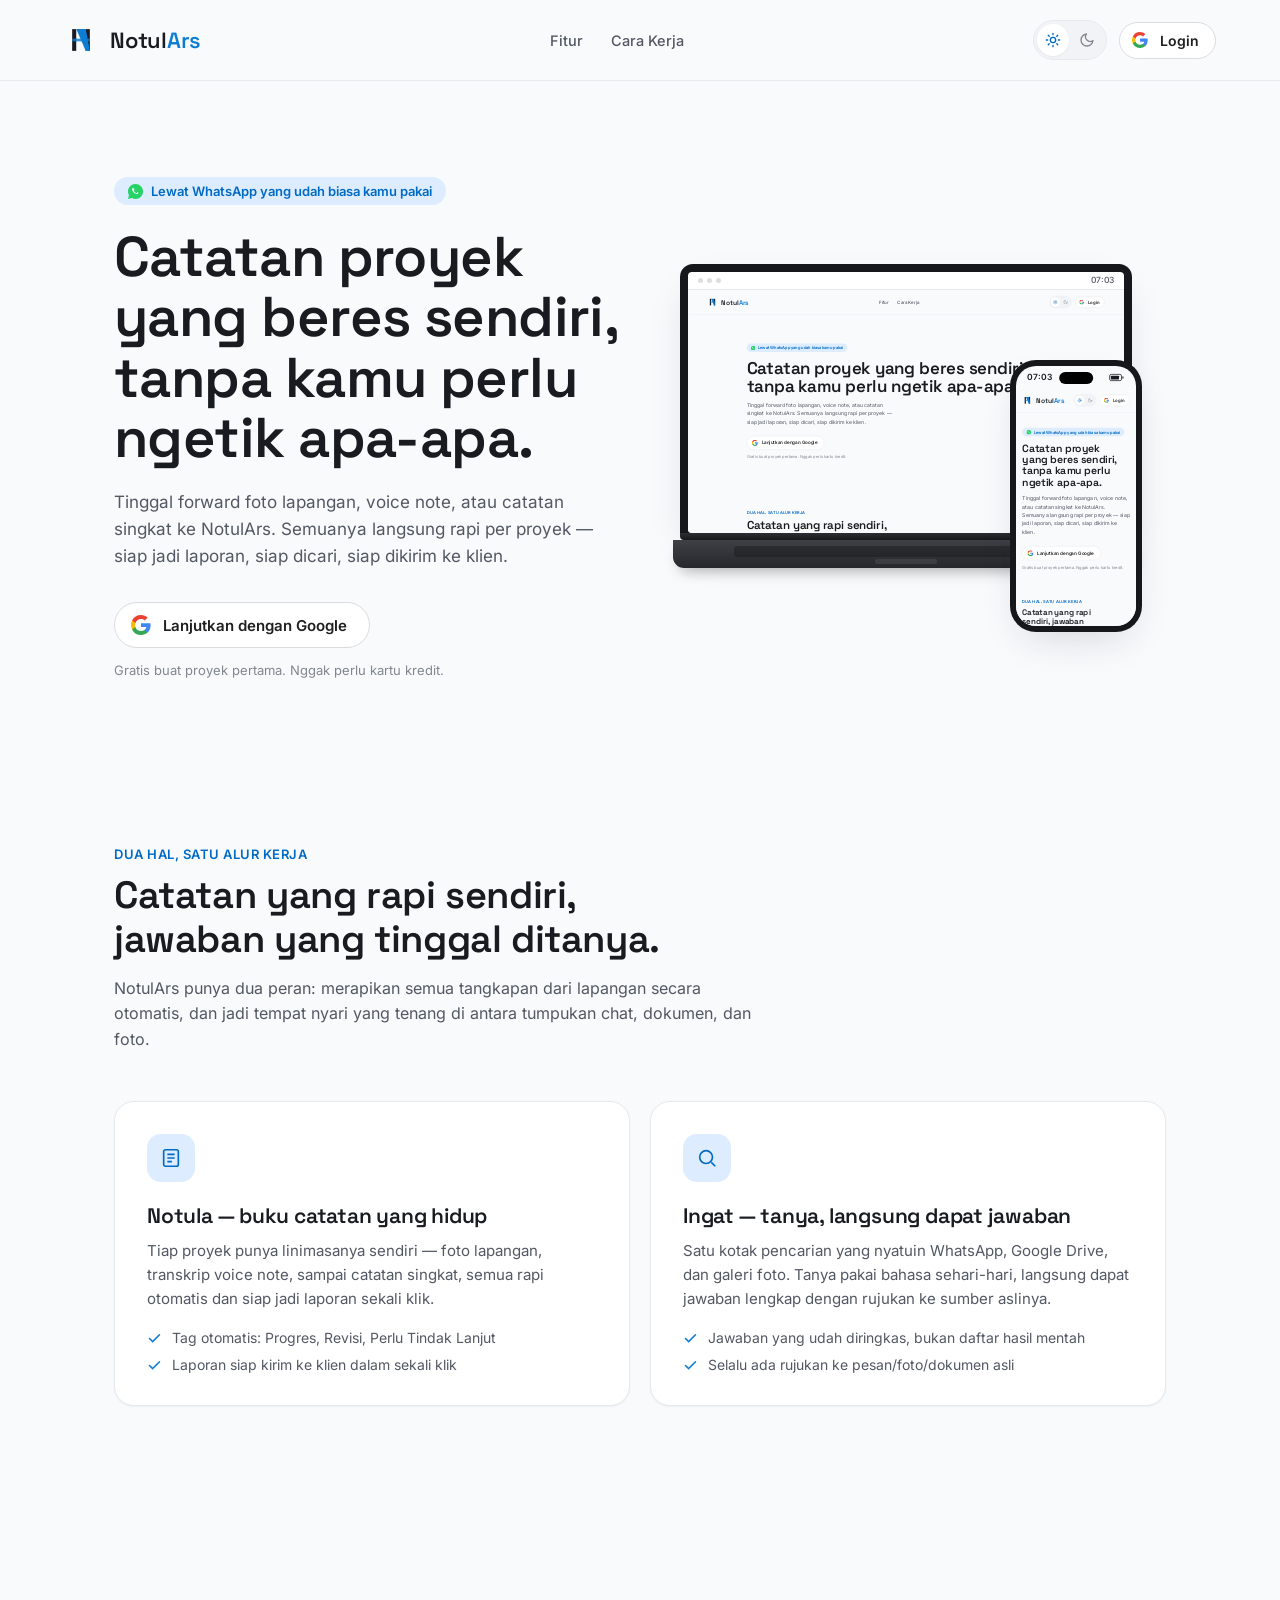
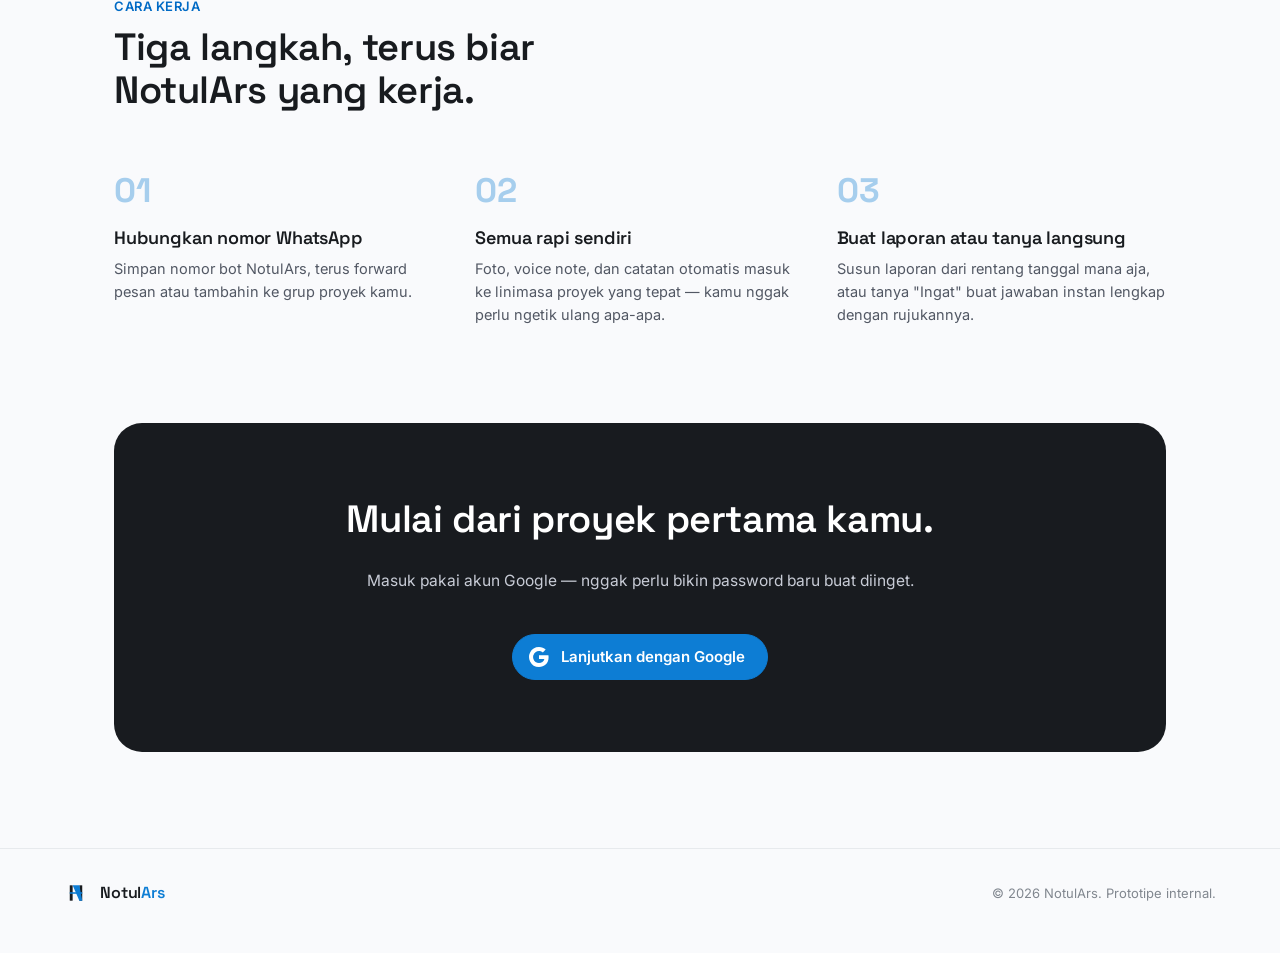
==== index.html @ edea19e9 "Ganti mockup laptop+HP jadi HP-only di layar sempit Selama ini mockup laptop di-scale kecil biar mua" ====
<!doctype html>
<html lang="id">
<head>
<meta charset="utf-8">
<meta name="viewport" content="width=device-width, initial-scale=1">
<title>NotulArs — Catatan Proyek yang Beres Sendiri</title>
<meta name="description" content="Tinggal forward foto dan voice note ke WhatsApp, NotulArs yang beresin sisanya — rapi per proyek, gampang dicari kapan aja.">
<link rel="icon" href="data:image/svg+xml,%3Csvg xmlns='http://www.w3.org/2000/svg' viewBox='0 0 100 100'%3E%3Crect x='24' y='18' width='12' height='64' fill='%23222'/%3E%3Crect x='64' y='18' width='12' height='64' fill='%23222'/%3E%3Cpolygon points='36,18 64,18 76,82 64,82' fill='%230D7DD4'/%3E%3Crect x='24' y='46' width='52' height='8' fill='%230D7DD4'/%3E%3C/svg%3E">
<link rel="stylesheet" href="styles.css">
<script src="theme.js"></script>
<style>
  .nav{
    position:sticky;top:0;z-index:30;
    display:flex;align-items:center;justify-content:space-between;
    padding:20px clamp(20px,5vw,64px);
    background:color-mix(in oklab, var(--bg) 88%, transparent);
    backdrop-filter:blur(10px);
    border-bottom:1px solid var(--border-soft);
  }
  .nav-links{display:flex;align-items:center;gap:28px;}
  .nav-links a{font-size:14.5px;font-weight:500;color:var(--text-2);text-decoration:none;}
  .nav-links a:hover{color:var(--text);}
  .nav-cta{display:flex;align-items:center;gap:12px;}
  @media (max-width:640px){ .nav-links{display:none;} }

  main{max-width:1180px;margin:0 auto;padding:0 clamp(20px,5vw,64px);}

  /* ---- Hero ---- */
  .hero{
    display:grid;grid-template-columns:1fr;gap:56px;
    padding:clamp(48px,8vw,96px) 0 clamp(40px,6vw,72px);
    align-items:center;
  }
  @media (min-width:960px){ .hero{grid-template-columns:1.05fr 1fr;} }
  .eyebrow{
    display:inline-flex;align-items:center;gap:8px;
    font-size:13px;font-weight:600;color:var(--blue-hover);
    background:var(--blue-tint);padding:6px 14px;border-radius:100px;
    margin-bottom:22px;
  }
  .hero h1{font-size:clamp(34px,5.2vw,56px);line-height:1.08;margin-bottom:20px;}
  .hero-sub{font-size:17px;line-height:1.6;color:var(--text-2);max-width:46ch;margin-bottom:32px;}
  .hero-cta-row{display:flex;flex-direction:column;align-items:flex-start;gap:14px;}
  .hero-cta-note{font-size:13px;color:var(--text-3);}

  .btn-google{
    display:inline-flex;align-items:center;gap:12px;
    background:#fff;color:#1f1f1f;border:1px solid #dadce0;
    border-radius:100px;padding:12px 22px 12px 16px;
    font-size:15px;font-weight:600;font-family:var(--font-body);
    transition:box-shadow .15s ease,transform .15s ease,background .15s ease;
  }
  .btn-google:hover{box-shadow:0 2px 10px rgba(0,0,0,.18);transform:translateY(-1px);background:#f8f8f8;}
  .btn-google:active{transform:translateY(0);}
  .btn-google.filled{background:var(--blue);color:#fff;border-color:var(--blue);}
  .btn-google.filled:hover{background:var(--blue-hover);}
  .btn-google.filled .g-icon-bg{fill:#fff;}
  .btn-google-nav{padding:9px 16px 9px 12px;font-size:14px;}

  .login-error{
    display:none;font-size:13.5px;color:var(--text-2);
    background:var(--surface-2);border:1px solid var(--border-soft);border-radius:12px;
    padding:12px 16px;max-width:380px;line-height:1.5;
  }
  .login-error.show{display:block;}

  /* ---- Hero visual: device mockups ---- */
  .hero-visual{position:relative;height:360px;}
  .device-showcase{
    position:absolute;inset:0;
    transform:scale(1);transform-origin:top left;
  }
  /* Below LAPTOP_NATURAL_WIDTH the laptop preview can't render at native
     scale, and Chromium fails to rasterize a heavily-downscaled iframe of
     that size (silent partial black paint) — so on narrow viewports we
     show only the phone, centered, instead of shrinking the laptop. */
  .device-showcase.phone-only .laptop-frame{display:none;}
  .device-showcase.phone-only .phone-frame{
    position:absolute;left:50%;top:50%;right:auto;bottom:auto;
    transform:translate(-50%,-50%);
  }

  .laptop-frame{position:absolute;left:0;top:16px;width:452px;}
  .laptop-top{
    border-radius:13px 13px 4px 4px;overflow:hidden;box-shadow:var(--shadow-2);
  }
  .laptop-bezel{
    background:#15171b;padding:8px 8px 0;
  }
  .laptop-screen{
    position:relative;width:100%;aspect-ratio:1440/864;background:#000;border-radius:4px;overflow:hidden;
  }
  .laptop-menubar{
    position:absolute;top:0;left:0;right:0;height:18px;z-index:2;
    background:var(--surface);border-bottom:1px solid var(--border-soft);
    display:flex;align-items:center;justify-content:space-between;padding:0 10px;
    font:500 8.5px/1 var(--font-body);color:var(--text-2);
  }
  .laptop-menubar .mb-dots{display:flex;gap:4px;}
  .laptop-menubar .mb-dots span{width:5px;height:5px;border-radius:50%;background:var(--border);}
  .laptop-iframe-wrap{position:absolute;top:18px;left:0;right:0;bottom:0;overflow:hidden;}
  .laptop-hinge{
    height:7px;background:linear-gradient(#2b2e33,#17191c);
  }
  .laptop-deck{
    width:466px;margin-left:-7px;height:28px;position:relative;
    background:linear-gradient(180deg,#3d4045,#25272c);
    border-radius:0 0 11px 11px;
    box-shadow:0 8px 16px -8px rgba(0,0,0,.45);
  }
  .laptop-keys-hint{
    position:absolute;top:6px;left:13%;right:13%;height:11px;
    background:rgba(0,0,0,.24);border-radius:3px;
  }
  .laptop-trackpad{
    position:absolute;bottom:4px;left:50%;transform:translateX(-50%);
    width:62px;height:5px;background:rgba(255,255,255,.08);border-radius:3px;
  }

  .phone-frame{
    position:absolute;right:24px;bottom:-24px;width:132px;z-index:4;
  }
  .phone-bezel{
    background:#15171b;border-radius:26px;padding:6px;box-shadow:var(--shadow-2);
  }
  .phone-screen{
    position:relative;width:100%;aspect-ratio:390/844;background:#000;border-radius:20px;overflow:hidden;
  }
  .phone-notch{
    position:absolute;top:6px;left:50%;transform:translateX(-50%);
    width:28%;height:12px;background:#000;border-radius:7px;z-index:3;
  }
  .phone-statusbar{
    position:absolute;top:0;left:0;right:0;height:22px;z-index:2;
    background:var(--bg);
    display:flex;align-items:center;justify-content:space-between;padding:0 12px 0 11px;
    font:600 8.5px/1 var(--font-body);color:var(--text);
  }
  .phone-statusbar .ps-icons{display:flex;align-items:center;gap:3px;color:var(--text);}
  .phone-iframe-wrap{position:absolute;top:22px;left:0;right:0;bottom:0;overflow:hidden;}

  iframe.device-iframe{border:0;display:block;pointer-events:none;background:#fff;}
  .device-scroll-overlay{position:absolute;inset:0;z-index:5;cursor:grab;background:transparent;}
  .device-scroll-overlay:active{cursor:grabbing;}

  @media (max-width:640px){
    .hero-visual{height:300px;}
  }

  :root.is-embed-preview .hero{grid-template-columns:1fr;}
  :root.is-embed-preview .hero-visual{display:none;}

  /* ---- Feature pillars ---- */
  .section{padding:clamp(56px,8vw,96px) 0;}
  .section-head{max-width:640px;margin-bottom:48px;}
  .section-label{font-size:13px;font-weight:600;color:var(--blue-hover);letter-spacing:.04em;text-transform:uppercase;margin-bottom:12px;}
  .section-head h2{font-size:clamp(26px,3.6vw,38px);line-height:1.15;margin-bottom:14px;}
  .section-head p{font-size:16px;color:var(--text-2);line-height:1.6;}

  .pillars{display:grid;grid-template-columns:1fr;gap:20px;}
  @media (min-width:760px){ .pillars{grid-template-columns:1fr 1fr;} }
  .pillar{
    background:var(--surface);border:1px solid var(--border-soft);border-radius:var(--radius-lg);
    padding:32px;box-shadow:var(--shadow-1);
    transition:transform .18s ease,box-shadow .18s ease;
  }
  .pillar:hover{transform:translateY(-3px);box-shadow:var(--shadow-2);}
  .pillar-icon{
    width:48px;height:48px;border-radius:14px;background:var(--blue-tint);color:var(--blue-hover);
    display:flex;align-items:center;justify-content:center;margin-bottom:20px;
  }
  .pillar h3{font-size:21px;margin-bottom:10px;}
  .pillar p{font-size:15px;color:var(--text-2);line-height:1.6;margin-bottom:18px;}
  .pillar ul{list-style:none;margin:0;padding:0;display:flex;flex-direction:column;gap:10px;}
  .pillar li{display:flex;gap:10px;font-size:14px;color:var(--text-2);align-items:flex-start;}
  .pillar li svg{flex-shrink:0;color:var(--blue);margin-top:2px;}

  /* ---- How it works ---- */
  .steps{display:grid;grid-template-columns:1fr;gap:32px;counter-reset:step;}
  @media (min-width:760px){ .steps{grid-template-columns:repeat(3,1fr);} }
  .step{position:relative;padding-top:8px;}
  .step-num{
    font:700 34px var(--font-display);color:var(--blue);opacity:.35;margin-bottom:14px;
  }
  .step h3{font-size:18px;margin-bottom:8px;}
  .step p{font-size:14.5px;color:var(--text-2);line-height:1.6;}

  /* ---- Final CTA ---- */
  .cta-band{
    background:var(--ink);color:#F2F1EC;border-radius:28px;
    padding:clamp(40px,7vw,72px) clamp(24px,6vw,64px);
    text-align:center;margin:0 0 clamp(56px,8vw,96px);
  }
  @media (prefers-color-scheme: dark){
    :root:not([data-theme="light"]) .cta-band{background:linear-gradient(160deg, oklch(0.30 0.05 250), oklch(0.20 0.03 255));}
  }
  :root[data-theme="dark"] .cta-band{background:linear-gradient(160deg, oklch(0.30 0.05 250), oklch(0.20 0.03 255));}
  .cta-band h2{color:#fff;font-size:clamp(26px,4vw,38px);margin-bottom:14px;}
  .cta-band p{color:#c8ccd6;font-size:15.5px;margin-bottom:30px;}
  .cta-band-inner{display:flex;flex-direction:column;align-items:center;gap:14px;}
  .cta-band .login-error{background:rgba(255,255,255,.06);border-color:rgba(255,255,255,.14);color:#c8ccd6;}

  footer{
    padding:32px clamp(20px,5vw,64px) 48px;
    display:flex;align-items:center;justify-content:space-between;gap:16px;flex-wrap:wrap;
    border-top:1px solid var(--border-soft);
  }
  footer .logo-word{font-size:16px;}
  footer p{font-size:13px;color:var(--text-3);}

  /* ---- Splash ---- */
  #splash{
    position:fixed;inset:0;z-index:1000;
    background:var(--bg);
    display:flex;align-items:center;justify-content:center;
    transition:opacity .4s ease;
  }
  #splash.fade-out{opacity:0;pointer-events:none;}
  .splash-logo{display:flex;flex-direction:column;align-items:center;gap:16px;}
  .splash-mark{
    opacity:0;transform:scale(.82);
    animation:splashIn .55s cubic-bezier(.25,.8,.4,1) .1s forwards;
  }
  .splash-word{
    font:600 26px/1 var(--font-display);letter-spacing:-.01em;color:var(--text);
    opacity:0;transform:translateY(6px);
    animation:splashWordIn .5s ease .32s forwards;
  }
  .splash-word .accent{color:var(--blue);}
  @keyframes splashIn{
    0%{opacity:0;transform:scale(.82);}
    100%{opacity:1;transform:scale(1);}
  }
  @keyframes splashWordIn{
    0%{opacity:0;transform:translateY(6px);}
    100%{opacity:1;transform:translateY(0);}
  }
  body.is-loading{overflow:hidden;}
</style>
</head>
<body class="is-loading">

<div id="splash" aria-hidden="true">
  <div class="splash-logo">
    <svg class="logo-mark splash-mark" width="56" height="56" viewBox="0 0 100 100" aria-hidden="true">
      <rect class="pole" x="24" y="18" width="12" height="64"></rect>
      <rect class="pole" x="64" y="18" width="12" height="64"></rect>
      <polygon class="flag" points="36,18 64,18 76,82 64,82"></polygon>
      <rect class="band" x="24" y="46" width="52" height="8"></rect>
    </svg>
    <span class="splash-word">Notul<span class="accent">Ars</span></span>
  </div>
</div>

<header class="nav">
  <a href="index.html" class="logo">
    <svg class="logo-mark" width="34" height="34" viewBox="0 0 100 100" aria-hidden="true">
      <rect class="pole" x="24" y="18" width="12" height="64"></rect>
      <rect class="pole" x="64" y="18" width="12" height="64"></rect>
      <polygon class="flag" points="36,18 64,18 76,82 64,82"></polygon>
      <rect class="band" x="24" y="46" width="52" height="8"></rect>
    </svg>
    <span class="logo-word">Notul<span class="accent">Ars</span></span>
  </a>
  <nav class="nav-links">
    <a href="#fitur">Fitur</a>
    <a href="#cara-kerja">Cara Kerja</a>
  </nav>
  <div class="nav-cta">
    <div class="theme-switch" role="group" aria-label="Pilih tampilan">
      <button class="theme-opt" data-theme-opt="light" onclick="setTheme('light')" aria-label="Mode terang">
        <svg width="16" height="16" viewBox="0 0 24 24" fill="none" stroke="currentColor" stroke-width="2" stroke-linecap="round"><circle cx="12" cy="12" r="4"/><path d="M12 2v2M12 20v2M4.93 4.93l1.41 1.41M17.66 17.66l1.41 1.41M2 12h2M20 12h2M6.34 17.66l-1.41 1.41M19.07 4.93l-1.41 1.41"/></svg>
      </button>
      <button class="theme-opt" data-theme-opt="dark" onclick="setTheme('dark')" aria-label="Mode gelap">
        <svg width="16" height="16" viewBox="0 0 24 24" fill="none" stroke="currentColor" stroke-width="2" stroke-linecap="round" stroke-linejoin="round"><path d="M21 12.79A9 9 0 1111.21 3 7 7 0 0021 12.79z"/></svg>
      </button>
    </div>
    <button class="btn-google btn-google-nav" onclick="startGoogleLogin()">
      <svg width="16" height="16" viewBox="0 0 18 18" aria-hidden="true">
        <path fill="#4285F4" d="M17.64 9.2c0-.637-.057-1.251-.164-1.84H9v3.481h4.844a4.14 4.14 0 01-1.796 2.716v2.259h2.908c1.702-1.567 2.684-3.875 2.684-6.616z"/>
        <path fill="#34A853" d="M9 18c2.43 0 4.467-.806 5.956-2.184l-2.908-2.259c-.806.54-1.837.86-3.048.86-2.344 0-4.328-1.584-5.036-3.711H.957v2.332A8.997 8.997 0 009 18z"/>
        <path fill="#FBBC05" d="M3.964 10.706A5.41 5.41 0 013.682 9c0-.593.102-1.17.282-1.706V4.962H.957A8.996 8.996 0 000 9c0 1.452.348 2.827.957 4.038l3.007-2.332z"/>
        <path fill="#EA4335" d="M9 3.58c1.321 0 2.508.454 3.44 1.345l2.582-2.58C13.463.891 11.426 0 9 0A8.997 8.997 0 00.957 4.962L3.964 7.294C4.672 5.167 6.656 3.58 9 3.58z"/>
      </svg>
      <span>Login</span>
    </button>
  </div>
</header>

<main>
  <section class="hero">
    <div>
      <span class="eyebrow">
        <svg width="15" height="15" viewBox="0 0 32 32" aria-hidden="true"><path fill="#25D366" d="M16 0C7.163 0 0 7.163 0 16c0 2.837.744 5.5 2.04 7.804L0 32l8.412-2.204A15.9 15.9 0 0016 32c8.837 0 16-7.163 16-16S24.837 0 16 0z"/><path fill="#fff" d="M23.3 19.1c-.4-.2-2.3-1.1-2.6-1.3-.4-.1-.6-.2-.9.2-.3.4-1 1.3-1.2 1.5-.2.2-.4.3-.8.1-.4-.2-1.6-.6-3-1.9-1.1-1-1.9-2.2-2.1-2.6-.2-.4 0-.6.2-.8.2-.2.4-.4.5-.6.2-.2.2-.4.3-.6.1-.2 0-.5 0-.7-.1-.2-.9-2.2-1.3-3-.3-.8-.7-.7-.9-.7h-.8c-.2 0-.6.1-.9.5-.3.4-1.2 1.1-1.2 2.7 0 1.6 1.2 3.2 1.4 3.4.2.2 2.4 3.6 5.8 5.1.8.3 1.4.6 1.9.7.8.3 1.5.2 2.1.1.6-.1 2-.8 2.2-1.6.3-.8.3-1.5.2-1.6-.1-.2-.3-.3-.6-.4z"/></svg>
        Lewat WhatsApp yang udah biasa kamu pakai
      </span>
      <h1>Catatan proyek yang beres sendiri, tanpa kamu perlu ngetik apa-apa.</h1>
      <p class="hero-sub">Tinggal forward foto lapangan, voice note, atau catatan singkat ke NotulArs. Semuanya langsung rapi per proyek — siap jadi laporan, siap dicari, siap dikirim ke klien.</p>
      <div class="hero-cta-row">
        <button class="btn-google" onclick="startGoogleLogin()">
          <svg width="20" height="20" viewBox="0 0 18 18" aria-hidden="true">
            <path fill="#4285F4" d="M17.64 9.2c0-.637-.057-1.251-.164-1.84H9v3.481h4.844a4.14 4.14 0 01-1.796 2.716v2.259h2.908c1.702-1.567 2.684-3.875 2.684-6.616z"/>
            <path fill="#34A853" d="M9 18c2.43 0 4.467-.806 5.956-2.184l-2.908-2.259c-.806.54-1.837.86-3.048.86-2.344 0-4.328-1.584-5.036-3.711H.957v2.332A8.997 8.997 0 009 18z"/>
            <path fill="#FBBC05" d="M3.964 10.706A5.41 5.41 0 013.682 9c0-.593.102-1.17.282-1.706V4.962H.957A8.996 8.996 0 000 9c0 1.452.348 2.827.957 4.038l3.007-2.332z"/>
            <path fill="#EA4335" d="M9 3.58c1.321 0 2.508.454 3.44 1.345l2.582-2.58C13.463.891 11.426 0 9 0A8.997 8.997 0 00.957 4.962L3.964 7.294C4.672 5.167 6.656 3.58 9 3.58z"/>
          </svg>
          <span>Lanjutkan dengan Google</span>
        </button>
        <div class="login-error" id="login-error-hero"></div>
        <span class="hero-cta-note">Gratis buat proyek pertama. Nggak perlu kartu kredit.</span>
      </div>
    </div>
    <div class="hero-visual">
      <div class="device-showcase" id="device-showcase">
        <div class="laptop-frame">
          <div class="laptop-top">
            <div class="laptop-bezel">
              <div class="laptop-screen">
                <div class="laptop-menubar">
                  <div class="mb-dots"><span></span><span></span><span></span></div>
                  <span class="mb-clock" data-clock>09:41</span>
                </div>
                <div class="laptop-iframe-wrap" id="laptop-iframe-wrap"></div>
              </div>
            </div>
            <div class="laptop-hinge"></div>
          </div>
          <div class="laptop-deck">
            <div class="laptop-keys-hint"></div>
            <div class="laptop-trackpad"></div>
          </div>
        </div>

        <div class="phone-frame">
          <div class="phone-bezel">
            <div class="phone-screen">
              <div class="phone-notch"></div>
              <div class="phone-statusbar">
                <span class="ps-clock" data-clock>09:41</span>
                <span class="ps-icons">
                  <svg width="15" height="9" viewBox="0 0 24 12" fill="none"><rect x="1" y="1" width="19" height="10" rx="2.5" stroke="currentColor" stroke-width="1.2"/><rect x="3" y="3" width="13" height="6" rx="1" fill="currentColor"/><rect x="21.5" y="4" width="1.6" height="4" rx="0.8" fill="currentColor"/></svg>
                </span>
              </div>
              <div class="phone-iframe-wrap" id="phone-iframe-wrap"></div>
            </div>
          </div>
        </div>
      </div>
    </div>
  </section>

  <section class="section" id="fitur">
    <div class="section-head">
      <div class="section-label">Dua hal, satu alur kerja</div>
      <h2>Catatan yang rapi sendiri, jawaban yang tinggal ditanya.</h2>
      <p>NotulArs punya dua peran: merapikan semua tangkapan dari lapangan secara otomatis, dan jadi tempat nyari yang tenang di antara tumpukan chat, dokumen, dan foto.</p>
    </div>
    <div class="pillars">
      <div class="pillar">
        <div class="pillar-icon">
          <svg width="22" height="22" viewBox="0 0 24 24" fill="none" stroke="currentColor" stroke-width="1.8"><rect x="4" y="3" width="16" height="18" rx="2"/><path d="M8 8h8M8 12h8M8 16h5"/></svg>
        </div>
        <h3>Notula — buku catatan yang hidup</h3>
        <p>Tiap proyek punya linimasanya sendiri — foto lapangan, transkrip voice note, sampai catatan singkat, semua rapi otomatis dan siap jadi laporan sekali klik.</p>
        <ul>
          <li><svg width="15" height="15" viewBox="0 0 24 24" fill="none" stroke="currentColor" stroke-width="2.5" stroke-linecap="round"><path d="M20 6L9 17l-5-5"/></svg> Tag otomatis: Progres, Revisi, Perlu Tindak Lanjut</li>
          <li><svg width="15" height="15" viewBox="0 0 24 24" fill="none" stroke="currentColor" stroke-width="2.5" stroke-linecap="round"><path d="M20 6L9 17l-5-5"/></svg> Laporan siap kirim ke klien dalam sekali klik</li>
        </ul>
      </div>
      <div class="pillar">
        <div class="pillar-icon">
          <svg width="22" height="22" viewBox="0 0 24 24" fill="none" stroke="currentColor" stroke-width="1.8"><circle cx="11" cy="11" r="7"/><path d="M21 21l-4.3-4.3"/></svg>
        </div>
        <h3>Ingat — tanya, langsung dapat jawaban</h3>
        <p>Satu kotak pencarian yang nyatuin WhatsApp, Google Drive, dan galeri foto. Tanya pakai bahasa sehari-hari, langsung dapat jawaban lengkap dengan rujukan ke sumber aslinya.</p>
        <ul>
          <li><svg width="15" height="15" viewBox="0 0 24 24" fill="none" stroke="currentColor" stroke-width="2.5" stroke-linecap="round"><path d="M20 6L9 17l-5-5"/></svg> Jawaban yang udah diringkas, bukan daftar hasil mentah</li>
          <li><svg width="15" height="15" viewBox="0 0 24 24" fill="none" stroke="currentColor" stroke-width="2.5" stroke-linecap="round"><path d="M20 6L9 17l-5-5"/></svg> Selalu ada rujukan ke pesan/foto/dokumen asli</li>
        </ul>
      </div>
    </div>
  </section>

  <section class="section" id="cara-kerja">
    <div class="section-head">
      <div class="section-label">Cara Kerja</div>
      <h2>Tiga langkah, terus biar NotulArs yang kerja.</h2>
    </div>
    <div class="steps">
      <div class="step">
        <div class="step-num">01</div>
        <h3>Hubungkan nomor WhatsApp</h3>
        <p>Simpan nomor bot NotulArs, terus forward pesan atau tambahin ke grup proyek kamu.</p>
      </div>
      <div class="step">
        <div class="step-num">02</div>
        <h3>Semua rapi sendiri</h3>
        <p>Foto, voice note, dan catatan otomatis masuk ke linimasa proyek yang tepat — kamu nggak perlu ngetik ulang apa-apa.</p>
      </div>
      <div class="step">
        <div class="step-num">03</div>
        <h3>Buat laporan atau tanya langsung</h3>
        <p>Susun laporan dari rentang tanggal mana aja, atau tanya "Ingat" buat jawaban instan lengkap dengan rujukannya.</p>
      </div>
    </div>
  </section>

  <section class="cta-band">
    <div class="cta-band-inner">
      <h2>Mulai dari proyek pertama kamu.</h2>
      <p>Masuk pakai akun Google — nggak perlu bikin password baru buat diinget.</p>
      <button class="btn-google filled" onclick="startGoogleLogin()">
        <svg width="20" height="20" viewBox="0 0 18 18" aria-hidden="true">
          <path class="g-icon-bg" fill="#4285F4" d="M17.64 9.2c0-.637-.057-1.251-.164-1.84H9v3.481h4.844a4.14 4.14 0 01-1.796 2.716v2.259h2.908c1.702-1.567 2.684-3.875 2.684-6.616z"/>
          <path class="g-icon-bg" fill="#34A853" d="M9 18c2.43 0 4.467-.806 5.956-2.184l-2.908-2.259c-.806.54-1.837.86-3.048.86-2.344 0-4.328-1.584-5.036-3.711H.957v2.332A8.997 8.997 0 009 18z"/>
          <path class="g-icon-bg" fill="#FBBC05" d="M3.964 10.706A5.41 5.41 0 013.682 9c0-.593.102-1.17.282-1.706V4.962H.957A8.996 8.996 0 000 9c0 1.452.348 2.827.957 4.038l3.007-2.332z"/>
          <path class="g-icon-bg" fill="#EA4335" d="M9 3.58c1.321 0 2.508.454 3.44 1.345l2.582-2.58C13.463.891 11.426 0 9 0A8.997 8.997 0 00.957 4.962L3.964 7.294C4.672 5.167 6.656 3.58 9 3.58z"/>
        </svg>
        <span>Lanjutkan dengan Google</span>
      </button>
      <div class="login-error" id="login-error-final"></div>
    </div>
  </section>
</main>

<footer>
  <a href="index.html" class="logo">
    <svg class="logo-mark" width="24" height="24" viewBox="0 0 100 100" aria-hidden="true">
      <rect class="pole" x="24" y="18" width="12" height="64"></rect>
      <rect class="pole" x="64" y="18" width="12" height="64"></rect>
      <polygon class="flag" points="36,18 64,18 76,82 64,82"></polygon>
      <rect class="band" x="24" y="46" width="52" height="8"></rect>
    </svg>
    <span class="logo-word">Notul<span class="accent">Ars</span></span>
  </a>
  <p>© 2026 NotulArs. Prototipe internal.</p>
</footer>

<script>
  const GOOGLE_CLIENT_ID = "236954718406-jt2mchqaktllrnh95c8ffgfho937cmja.apps.googleusercontent.com";
  const isEmbedPreview = new URLSearchParams(location.search).get('embed') === '1';
  if(isEmbedPreview){ document.documentElement.classList.add('is-embed-preview'); }

  function parseJwt(token){
    const base64Url = token.split('.')[1];
    const base64 = base64Url.replace(/-/g,'+').replace(/_/g,'/');
    const json = decodeURIComponent(atob(base64).split('').map(c=>'%'+('00'+c.charCodeAt(0).toString(16)).slice(-2)).join(''));
    return JSON.parse(json);
  }

  function randomNonce(len){
    const arr = new Uint8Array(len || 24);
    crypto.getRandomValues(arr);
    return Array.from(arr, b=>b.toString(16).padStart(2,'0')).join('');
  }

  function showLoginError(msg){
    ['login-error-hero','login-error-final'].forEach(id=>{
      const el = document.getElementById(id);
      if(!el) return;
      el.textContent = msg;
      el.classList.add('show');
    });
  }

  function startGoogleLogin(){
    const nonce = randomNonce();
    sessionStorage.setItem('notulars_nonce', nonce);
    const redirectUri = window.location.origin + '/';
    const params = new URLSearchParams({
      client_id: GOOGLE_CLIENT_ID,
      redirect_uri: redirectUri,
      response_type: 'id_token',
      scope: 'openid email profile',
      nonce: nonce,
      prompt: 'select_account'
    });
    window.location.href = 'https://accounts.google.com/o/oauth2/v2/auth?' + params.toString();
  }

  function checkAuthCallback(){
    if(!location.hash || location.hash.indexOf('id_token') === -1) return;
    const params = new URLSearchParams(location.hash.substring(1));
    const idToken = params.get('id_token');
    const error = params.get('error');
    history.replaceState(null, '', location.pathname);

    if(error){
      showLoginError('Login Google dibatalkan atau gagal (' + error + '). Coba lagi, ya.');
      return;
    }
    if(!idToken) return;

    try{
      const payload = parseJwt(idToken);
      const expectedNonce = sessionStorage.getItem('notulars_nonce');
      sessionStorage.removeItem('notulars_nonce');
      if(!expectedNonce || payload.nonce !== expectedNonce){
        showLoginError('Verifikasi login gagal. Coba masuk lagi, ya.');
        return;
      }
      const user = { name: payload.name, email: payload.email, picture: payload.picture };
      localStorage.setItem('notulars_user', JSON.stringify(user));
      window.location.href = 'app.html';
    }catch(e){
      console.error('Gagal memproses login Google:', e);
      showLoginError('Ada yang salah pas proses login Google.');
    }
  }
  checkAuthCallback();

  document.querySelectorAll('a[href^="#"]').forEach(a=>{
    a.addEventListener('click', e=>{
      const target = document.querySelector(a.getAttribute('href'));
      if(target){ e.preventDefault(); target.scrollIntoView({behavior:'smooth', block:'start'}); }
    });
  });

  function finishSplash(){
    const splash = document.getElementById('splash');
    splash.classList.add('fade-out');
    document.body.classList.remove('is-loading');
    setTimeout(()=>{
      splash.style.display = 'none';
      if(!isEmbedPreview && localStorage.getItem('notulars_user')){
        window.location.href = 'app.html';
      }
    }, 400);
  }

  const reduceMotion = window.matchMedia('(prefers-reduced-motion: reduce)').matches;
  setTimeout(finishSplash, isEmbedPreview ? 0 : (reduceMotion ? 150 : 1150));

  /* ---- Scale the laptop+phone showcase to always fit inside .hero-visual ---- */
  const LAPTOP_NATURAL_WIDTH = 452;
  function fitDeviceShowcase(){
    const heroVisual = document.querySelector('.hero-visual');
    const showcase = document.getElementById('device-showcase');
    if(!heroVisual || !showcase) return;
    const availableWidth = heroVisual.getBoundingClientRect().width;
    const canFitLaptop = availableWidth >= LAPTOP_NATURAL_WIDTH;
    showcase.classList.toggle('phone-only', !canFitLaptop);
    showcase.style.transform = canFitLaptop ? 'scale(1)' : 'none';
  }

  /* ---- Device mockups: laptop & phone showing the live landing page ---- */
  function mountDeviceMockups(){
    if(isEmbedPreview) return;

    const showcase = document.getElementById('device-showcase');
    const phoneOnly = showcase && showcase.classList.contains('phone-only');
    const devices = phoneOnly
      ? [ { wrapId:'phone-iframe-wrap', w:390 } ]
      : [
          { wrapId:'laptop-iframe-wrap', w:1440 },
          { wrapId:'phone-iframe-wrap', w:390 },
        ];
    devices.forEach(d=>{
      const wrap = document.getElementById(d.wrapId);
      if(!wrap) return;
      const rect = wrap.getBoundingClientRect();
      const scale = rect.width / d.w;
      const h = Math.round(rect.height / scale);
      const scaler = document.createElement('div');
      scaler.style.cssText = `width:${d.w}px;height:${h}px;transform:scale(${scale});transform-origin:top left;`;
      const iframe = document.createElement('iframe');
      iframe.className = 'device-iframe';
      iframe.width = d.w; iframe.height = h;
      iframe.tabIndex = -1;
      iframe.setAttribute('aria-hidden','true');
      iframe.src = 'index.html?embed=1';
      scaler.appendChild(iframe);
      wrap.appendChild(scaler);

      const overlay = document.createElement('div');
      overlay.className = 'device-scroll-overlay';
      wrap.appendChild(overlay);

      overlay.addEventListener('wheel', e=>{
        e.preventDefault();
        const win = iframe.contentWindow;
        if(win) win.scrollBy(0, e.deltaY / scale);
      }, { passive:false });

      let touchY = null;
      overlay.addEventListener('touchstart', e=>{
        touchY = e.touches[0].clientY;
      }, { passive:true });
      overlay.addEventListener('touchmove', e=>{
        if(touchY === null) return;
        e.preventDefault();
        const newY = e.touches[0].clientY;
        const delta = touchY - newY;
        touchY = newY;
        const win = iframe.contentWindow;
        if(win) win.scrollBy(0, delta / scale);
      }, { passive:false });
      overlay.addEventListener('touchend', ()=>{ touchY = null; });
    });
  }

  function updateClocks(){
    const now = new Date();
    const hh = String(now.getHours()).padStart(2,'0');
    const mm = String(now.getMinutes()).padStart(2,'0');
    const label = `${hh}:${mm}`;
    document.querySelectorAll('[data-clock]').forEach(el=> el.textContent = label);
  }

  if(!isEmbedPreview){
    fitDeviceShowcase();
    mountDeviceMockups();
    updateClocks();
    setInterval(updateClocks, 15000);
    window.addEventListener('resize', fitDeviceShowcase);
  }
</script>
</body>
</html>
---- styles.css ----
/* ============================================================
   NotulArs — shared tokens, fonts, base styles
   Used by both index.html (landing) and app.html (dashboard)
   ============================================================ */

@font-face{font-family:'Space Grotesk';font-style:normal;font-weight:500;font-display:swap;src:url('assets/fonts/space-grotesk-500.woff2') format('woff2');}
@font-face{font-family:'Space Grotesk';font-style:normal;font-weight:600;font-display:swap;src:url('assets/fonts/space-grotesk-600.woff2') format('woff2');}
@font-face{font-family:'Space Grotesk';font-style:normal;font-weight:700;font-display:swap;src:url('assets/fonts/space-grotesk-700.woff2') format('woff2');}
@font-face{font-family:'Inter';font-style:normal;font-weight:400;font-display:swap;src:url('assets/fonts/inter-400.woff2') format('woff2');}
@font-face{font-family:'Inter';font-style:normal;font-weight:500;font-display:swap;src:url('assets/fonts/inter-500.woff2') format('woff2');}
@font-face{font-family:'Inter';font-style:normal;font-weight:600;font-display:swap;src:url('assets/fonts/inter-600.woff2') format('woff2');}
@font-face{font-family:'Inter';font-style:normal;font-weight:700;font-display:swap;src:url('assets/fonts/inter-700.woff2') format('woff2');}

:root{
  --blue:oklch(0.58 0.16 250);
  --blue-hover:oklch(0.52 0.17 250);
  --blue-tint:oklch(0.94 0.03 250);
  --blue-on:#ffffff;
  --ink:oklch(0.22 0.01 260);
  --bg:oklch(0.985 0.003 260);
  --surface:#ffffff;
  --surface-2:oklch(0.965 0.004 260);
  --text:var(--ink);
  --text-2:oklch(0.46 0.02 260);
  --text-3:oklch(0.62 0.015 260);
  --border:oklch(0.90 0.006 260);
  --border-soft:oklch(0.935 0.005 260);
  --logo-pole:var(--ink);
  --tag-progres-bg:oklch(0.94 0.03 155);
  --tag-progres-text:oklch(0.42 0.08 155);
  --tag-revisi-bg:oklch(0.94 0.05 80);
  --tag-revisi-text:oklch(0.46 0.10 75);
  --tag-tindak-bg:var(--blue-tint);
  --tag-tindak-text:var(--blue-hover);
  --shadow-1:0 1px 2px rgba(20,25,45,.05);
  --shadow-2:0 16px 40px -14px rgba(20,25,45,.18);
  --radius-lg:20px;
  --radius-md:12px;
  --radius-sm:8px;
  --font-display:'Space Grotesk',-apple-system,sans-serif;
  --font-body:'Inter',-apple-system,BlinkMacSystemFont,'Segoe UI',sans-serif;
  color-scheme:light;
}
@media (prefers-color-scheme: dark){
  :root{
    --bg:oklch(0.16 0.012 260);
    --surface:oklch(0.205 0.012 260);
    --surface-2:oklch(0.25 0.014 260);
    --text:oklch(0.95 0.005 260);
    --text-2:oklch(0.72 0.014 260);
    --text-3:oklch(0.52 0.014 260);
    --border:oklch(0.32 0.015 260);
    --border-soft:oklch(0.28 0.013 260);
    --blue:oklch(0.70 0.155 250);
    --blue-hover:oklch(0.76 0.14 250);
    --blue-tint:oklch(0.30 0.06 250);
    --blue-on:oklch(0.16 0.012 260);
    --logo-pole:#F2F1EC;
    --tag-progres-bg:oklch(0.28 0.04 155);
    --tag-progres-text:oklch(0.78 0.09 155);
    --tag-revisi-bg:oklch(0.30 0.05 80);
    --tag-revisi-text:oklch(0.80 0.10 80);
    --tag-tindak-bg:var(--blue-tint);
    --tag-tindak-text:oklch(0.85 0.08 250);
    --shadow-1:0 1px 2px rgba(0,0,0,.35);
    --shadow-2:0 16px 40px -14px rgba(0,0,0,.55);
    color-scheme:dark;
  }
}

:root[data-theme="dark"]{
  --bg:oklch(0.16 0.012 260);
  --surface:oklch(0.205 0.012 260);
  --surface-2:oklch(0.25 0.014 260);
  --text:oklch(0.95 0.005 260);
  --text-2:oklch(0.72 0.014 260);
  --text-3:oklch(0.52 0.014 260);
  --border:oklch(0.32 0.015 260);
  --border-soft:oklch(0.28 0.013 260);
  --blue:oklch(0.70 0.155 250);
  --blue-hover:oklch(0.76 0.14 250);
  --blue-tint:oklch(0.30 0.06 250);
  --blue-on:oklch(0.16 0.012 260);
  --logo-pole:#F2F1EC;
  --tag-progres-bg:oklch(0.28 0.04 155);
  --tag-progres-text:oklch(0.78 0.09 155);
  --tag-revisi-bg:oklch(0.30 0.05 80);
  --tag-revisi-text:oklch(0.80 0.10 80);
  --tag-tindak-bg:var(--blue-tint);
  --tag-tindak-text:oklch(0.85 0.08 250);
  --shadow-1:0 1px 2px rgba(0,0,0,.35);
  --shadow-2:0 16px 40px -14px rgba(0,0,0,.55);
  color-scheme:dark;
}
:root[data-theme="light"]{
  --blue:oklch(0.58 0.16 250);
  --blue-hover:oklch(0.52 0.17 250);
  --blue-tint:oklch(0.94 0.03 250);
  --blue-on:#ffffff;
  --bg:oklch(0.985 0.003 260);
  --surface:#ffffff;
  --surface-2:oklch(0.965 0.004 260);
  --text:var(--ink);
  --text-2:oklch(0.46 0.02 260);
  --text-3:oklch(0.62 0.015 260);
  --border:oklch(0.90 0.006 260);
  --border-soft:oklch(0.935 0.005 260);
  --logo-pole:var(--ink);
  --tag-progres-bg:oklch(0.94 0.03 155);
  --tag-progres-text:oklch(0.42 0.08 155);
  --tag-revisi-bg:oklch(0.94 0.05 80);
  --tag-revisi-text:oklch(0.46 0.10 75);
  --tag-tindak-bg:var(--blue-tint);
  --tag-tindak-text:var(--blue-hover);
  --shadow-1:0 1px 2px rgba(20,25,45,.05);
  --shadow-2:0 16px 40px -14px rgba(20,25,45,.18);
  color-scheme:light;
}

@media (prefers-reduced-motion: reduce){
  *{animation-duration:.001ms !important;transition-duration:.001ms !important;}
}

*{box-sizing:border-box;}
html,body{margin:0;padding:0;overflow-x:hidden;}
body{
  background:var(--bg);
  color:var(--text);
  font-family:var(--font-body);
  -webkit-font-smoothing:antialiased;
}
h1,h2,h3{font-family:var(--font-display);font-weight:600;margin:0;letter-spacing:-.01em;text-wrap:balance;}
p{margin:0;}
button{font-family:inherit;cursor:pointer;border:none;background:none;color:inherit;-webkit-tap-highlight-color:transparent;}
a{color:inherit;}
img,svg{display:block;}
::selection{background:var(--blue-tint);color:var(--blue-hover);}

a:focus-visible,button:focus-visible,input:focus-visible,textarea:focus-visible,[tabindex]:focus-visible{
  outline:2px solid var(--blue);outline-offset:2px;border-radius:6px;
}

/* ---------- Logo ---------- */
.logo{display:inline-flex;align-items:center;gap:12px;text-decoration:none;}
.logo-mark rect.pole{fill:var(--logo-pole);}
.logo-mark .flag{fill:var(--blue);}
.logo-mark .band{fill:var(--blue);opacity:.82;}
.logo-word{font:600 22px/1 var(--font-display);letter-spacing:-.01em;color:var(--text);}
.logo-word .accent{color:var(--blue);}

/* ---------- Buttons ---------- */
.btn{
  display:inline-flex;align-items:center;justify-content:center;gap:8px;
  padding:13px 22px;border-radius:100px;
  font-size:15px;font-weight:600;font-family:var(--font-body);
  transition:transform .15s ease,box-shadow .15s ease,background .15s ease,color .15s ease;
  white-space:nowrap;
}
.btn-primary{background:var(--blue);color:var(--blue-on);box-shadow:var(--shadow-1);}
.btn-primary:hover{background:var(--blue-hover);transform:translateY(-1px);box-shadow:var(--shadow-2);}
.btn-primary:active{transform:translateY(0);}
.btn-secondary{background:var(--surface);color:var(--text);border:1px solid var(--border);}
.btn-secondary:hover{background:var(--surface-2);border-color:var(--text-3);}
.btn-ghost{color:var(--text-2);padding:10px 14px;border-radius:10px;}
.btn-ghost:hover{color:var(--text);background:var(--surface-2);}
.btn[disabled]{opacity:.45;cursor:not-allowed;}

/* ---------- Theme switch (2 pilihan: light / dark) ---------- */
.theme-switch{
  display:inline-flex;align-items:center;gap:2px;flex-shrink:0;
  background:var(--surface-2);border:1px solid var(--border-soft);border-radius:100px;padding:3px;
}
.theme-opt{
  width:32px;height:32px;border-radius:50%;flex-shrink:0;
  display:flex;align-items:center;justify-content:center;
  color:var(--text-3);transition:background .15s ease,color .15s ease,transform .15s ease;
}
.theme-opt:hover{color:var(--text);transform:translateY(-1px);}
.theme-opt:active{transform:translateY(0) scale(.94);}
.theme-opt.is-active{background:var(--surface);color:var(--blue-hover);box-shadow:var(--shadow-1);}
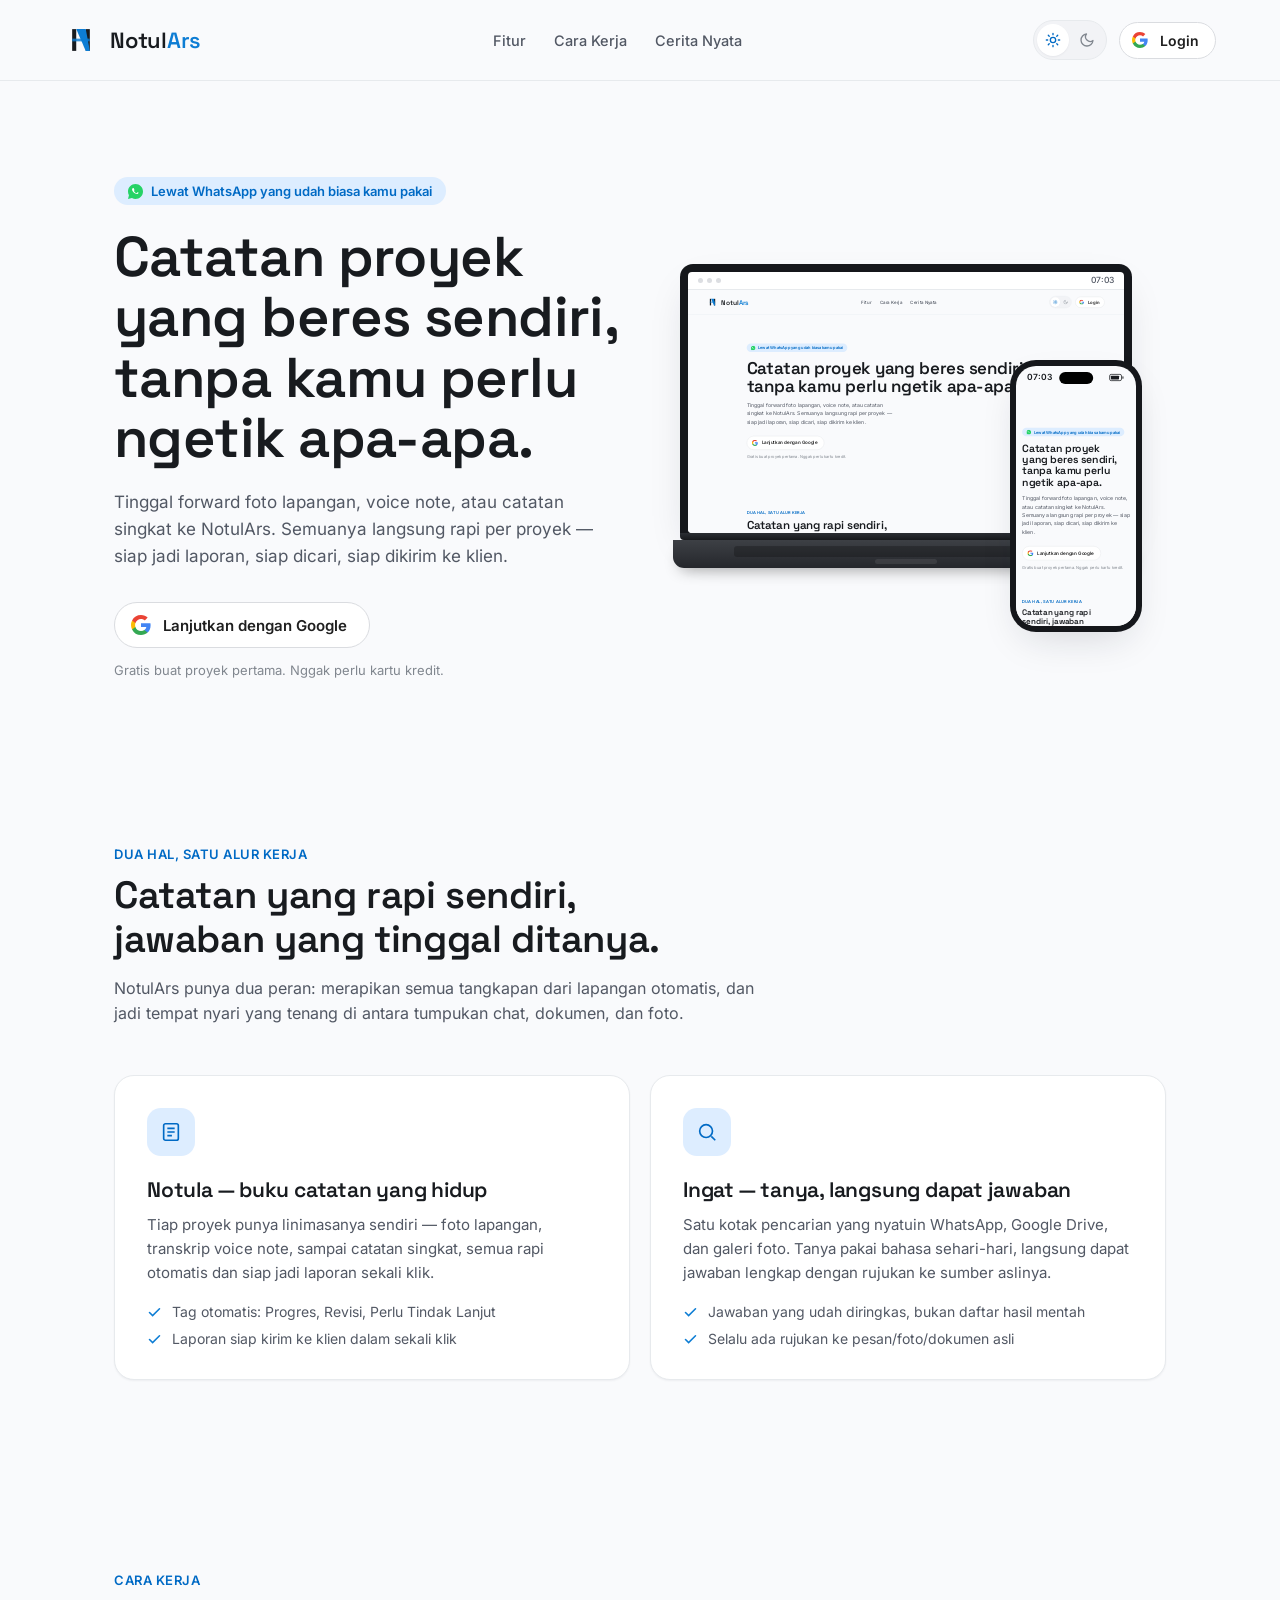
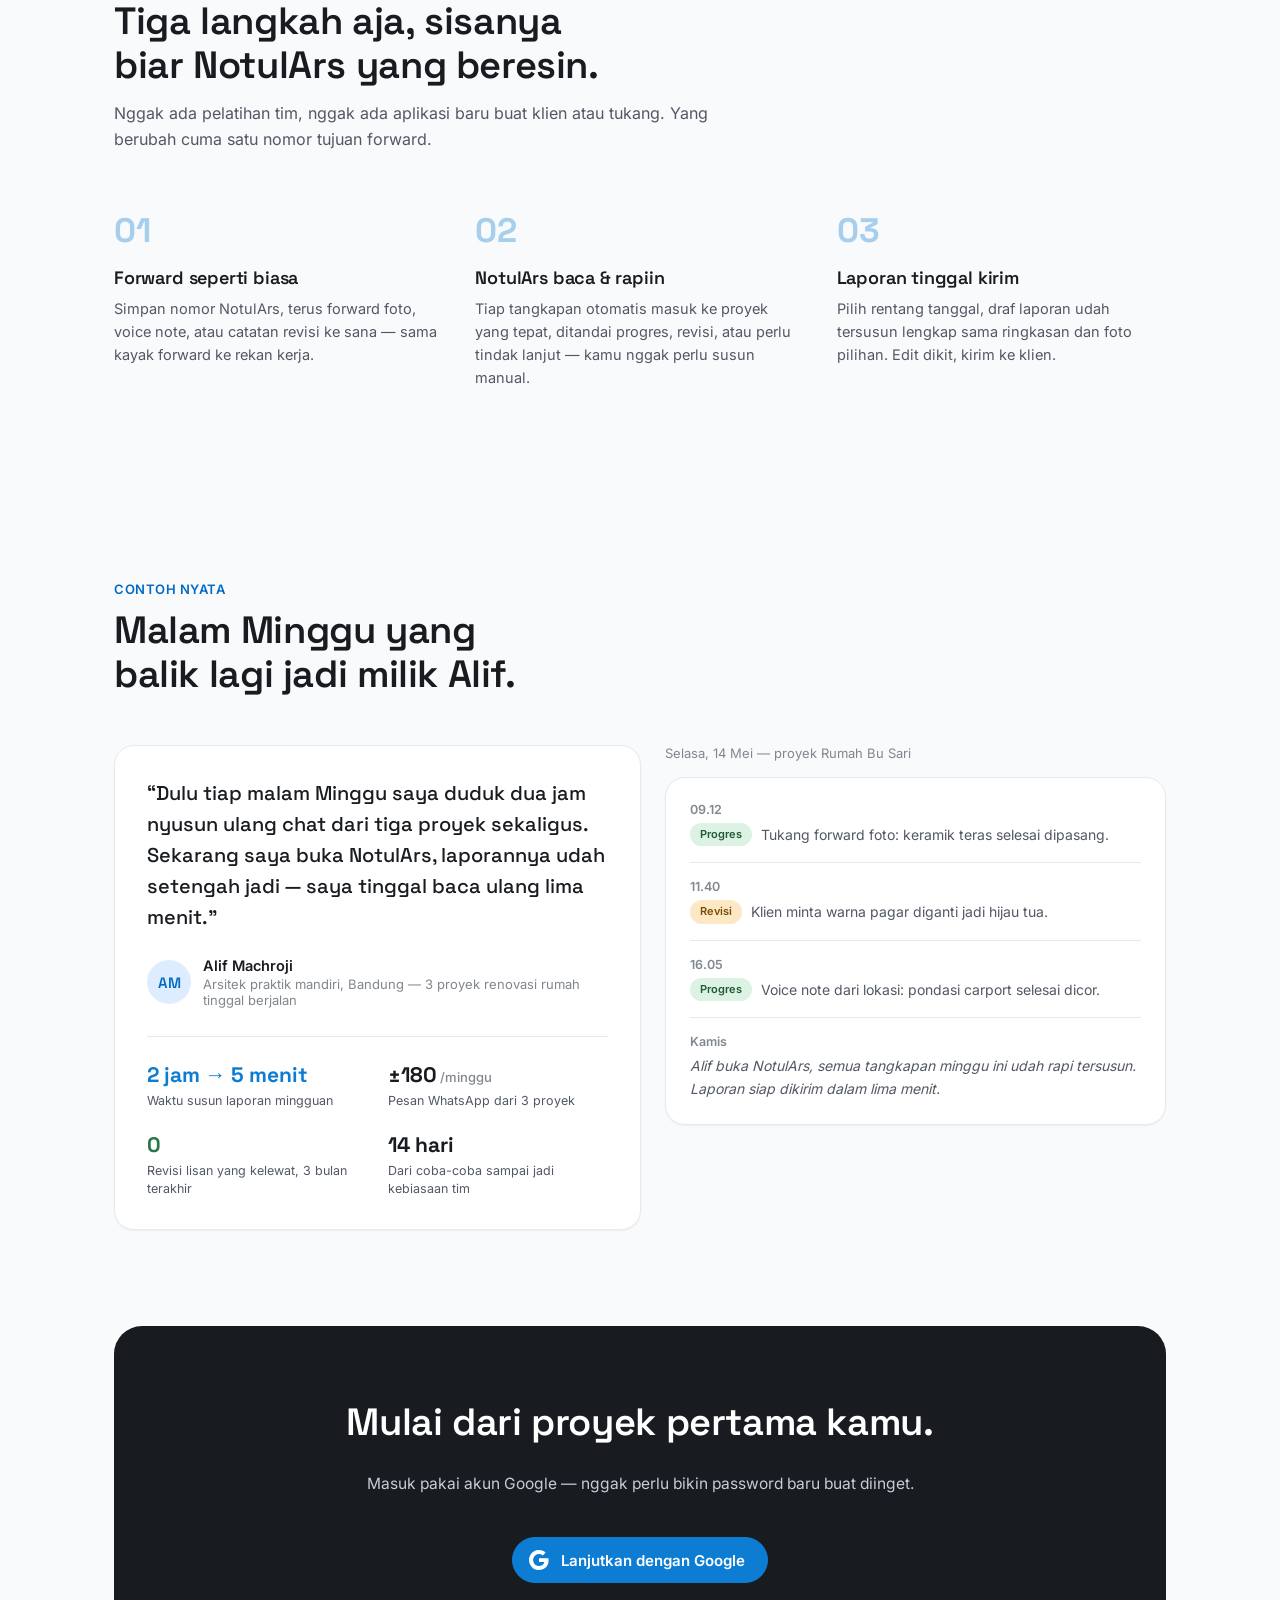
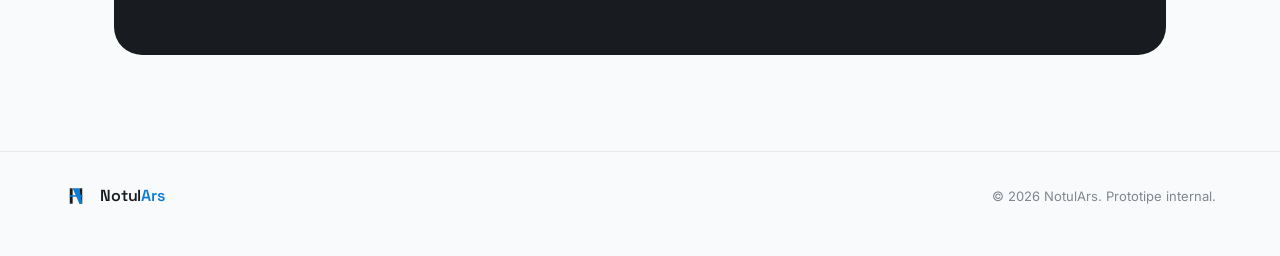
==== commit dda31640: "Gabungkan konsep landing page dengan Administrasi-Arsitek, gaya bahasa lebih santai Tambah section "" ====
--- a/index.html
+++ b/index.html
@@ -185,6 +185,45 @@
   .step h3{font-size:18px;margin-bottom:8px;}
   .step p{font-size:14.5px;color:var(--text-2);line-height:1.6;}
 
+  /* ---- Cerita nyata (case study) ---- */
+  .case-grid{display:grid;grid-template-columns:1fr;gap:24px;}
+  @media (min-width:860px){ .case-grid{grid-template-columns:1.05fr 1fr;align-items:start;} }
+  .case-card{
+    background:var(--surface);border:1px solid var(--border-soft);border-radius:var(--radius-lg);
+    padding:32px;box-shadow:var(--shadow-1);
+  }
+  .case-quote{font:500 20px/1.55 var(--font-display);color:var(--text);margin:0 0 24px;}
+  .case-person{display:flex;align-items:center;gap:12px;margin-bottom:28px;}
+  .case-avatar{
+    width:44px;height:44px;border-radius:50%;background:var(--blue-tint);color:var(--blue-hover);
+    display:flex;align-items:center;justify-content:center;font:600 15px var(--font-display);flex-shrink:0;
+  }
+  .case-person-name{font-weight:600;font-size:14.5px;}
+  .case-person-role{font-size:13px;color:var(--text-3);margin-top:2px;}
+  .case-stats{display:grid;grid-template-columns:1fr 1fr;gap:22px;padding-top:24px;border-top:1px solid var(--border-soft);}
+  .case-stat-value{font:700 21px var(--font-display);color:var(--text);margin-bottom:4px;}
+  .case-stat-value.accent{color:var(--blue);}
+  .case-stat-value.moss{color:oklch(0.5 0.1 155);}
+  .case-stat-value .unit{font-family:var(--font-body);font-size:13px;font-weight:500;color:var(--text-3);}
+  .case-stat-label{font-size:12.5px;color:var(--text-2);line-height:1.4;}
+
+  .case-timeline-date{font-size:13px;color:var(--text-3);margin:0 0 16px;}
+  .case-timeline{
+    background:var(--surface);border:1px solid var(--border-soft);border-radius:var(--radius-lg);
+    padding:8px 24px;box-shadow:var(--shadow-1);
+  }
+  .case-tl-item{padding:16px 0;border-bottom:1px solid var(--border-soft);}
+  .case-tl-item:last-child{border-bottom:none;}
+  .case-tl-when{font-size:12.5px;font-weight:600;color:var(--text-3);margin-bottom:6px;}
+  .case-tl-what{font-size:14px;color:var(--text-2);line-height:1.6;}
+  .case-tl-what.case-tl-note{color:var(--text-2);font-style:italic;}
+  .case-tl-tag{
+    display:inline-flex;align-items:center;font-size:11px;font-weight:600;
+    padding:3px 10px;border-radius:100px;margin-right:9px;vertical-align:2px;
+  }
+  .case-tl-tag.progres{background:var(--tag-progres-bg);color:var(--tag-progres-text);}
+  .case-tl-tag.revisi{background:var(--tag-revisi-bg);color:var(--tag-revisi-text);}
+
   /* ---- Final CTA ---- */
   .cta-band{
     background:var(--ink);color:#F2F1EC;border-radius:28px;
@@ -265,6 +304,7 @@
   <nav class="nav-links">
     <a href="#fitur">Fitur</a>
     <a href="#cara-kerja">Cara Kerja</a>
+    <a href="#cerita">Cerita Nyata</a>
   </nav>
   <div class="nav-cta">
     <div class="theme-switch" role="group" aria-label="Pilih tampilan">
@@ -353,7 +393,7 @@
     <div class="section-head">
       <div class="section-label">Dua hal, satu alur kerja</div>
       <h2>Catatan yang rapi sendiri, jawaban yang tinggal ditanya.</h2>
-      <p>NotulArs punya dua peran: merapikan semua tangkapan dari lapangan secara otomatis, dan jadi tempat nyari yang tenang di antara tumpukan chat, dokumen, dan foto.</p>
+      <p>NotulArs punya dua peran: merapikan semua tangkapan dari lapangan otomatis, dan jadi tempat nyari yang tenang di antara tumpukan chat, dokumen, dan foto.</p>
     </div>
     <div class="pillars">
       <div class="pillar">
@@ -384,23 +424,82 @@
   <section class="section" id="cara-kerja">
     <div class="section-head">
       <div class="section-label">Cara Kerja</div>
-      <h2>Tiga langkah, terus biar NotulArs yang kerja.</h2>
+      <h2>Tiga langkah aja, sisanya biar NotulArs yang beresin.</h2>
+      <p>Nggak ada pelatihan tim, nggak ada aplikasi baru buat klien atau tukang. Yang berubah cuma satu nomor tujuan forward.</p>
     </div>
     <div class="steps">
       <div class="step">
         <div class="step-num">01</div>
-        <h3>Hubungkan nomor WhatsApp</h3>
-        <p>Simpan nomor bot NotulArs, terus forward pesan atau tambahin ke grup proyek kamu.</p>
+        <h3>Forward seperti biasa</h3>
+        <p>Simpan nomor NotulArs, terus forward foto, voice note, atau catatan revisi ke sana — sama kayak forward ke rekan kerja.</p>
       </div>
       <div class="step">
         <div class="step-num">02</div>
-        <h3>Semua rapi sendiri</h3>
-        <p>Foto, voice note, dan catatan otomatis masuk ke linimasa proyek yang tepat — kamu nggak perlu ngetik ulang apa-apa.</p>
+        <h3>NotulArs baca &amp; rapiin</h3>
+        <p>Tiap tangkapan otomatis masuk ke proyek yang tepat, ditandai progres, revisi, atau perlu tindak lanjut — kamu nggak perlu susun manual.</p>
       </div>
       <div class="step">
         <div class="step-num">03</div>
-        <h3>Buat laporan atau tanya langsung</h3>
-        <p>Susun laporan dari rentang tanggal mana aja, atau tanya "Ingat" buat jawaban instan lengkap dengan rujukannya.</p>
+        <h3>Laporan tinggal kirim</h3>
+        <p>Pilih rentang tanggal, draf laporan udah tersusun lengkap sama ringkasan dan foto pilihan. Edit dikit, kirim ke klien.</p>
+      </div>
+    </div>
+  </section>
+
+  <section class="section case" id="cerita">
+    <div class="section-head">
+      <div class="section-label">Contoh Nyata</div>
+      <h2>Malam Minggu yang balik lagi jadi milik Alif.</h2>
+    </div>
+    <div class="case-grid">
+      <div class="case-card">
+        <p class="case-quote">&ldquo;Dulu tiap malam Minggu saya duduk dua jam nyusun ulang chat dari tiga proyek sekaligus. Sekarang saya buka NotulArs, laporannya udah setengah jadi — saya tinggal baca ulang lima menit.&rdquo;</p>
+        <div class="case-person">
+          <div class="case-avatar">AM</div>
+          <div>
+            <div class="case-person-name">Alif Machroji</div>
+            <div class="case-person-role">Arsitek praktik mandiri, Bandung — 3 proyek renovasi rumah tinggal berjalan</div>
+          </div>
+        </div>
+        <div class="case-stats">
+          <div class="case-stat">
+            <div class="case-stat-value accent">2 jam &rarr; 5 menit</div>
+            <div class="case-stat-label">Waktu susun laporan mingguan</div>
+          </div>
+          <div class="case-stat">
+            <div class="case-stat-value">&plusmn;180<span class="unit"> /minggu</span></div>
+            <div class="case-stat-label">Pesan WhatsApp dari 3 proyek</div>
+          </div>
+          <div class="case-stat">
+            <div class="case-stat-value moss">0</div>
+            <div class="case-stat-label">Revisi lisan yang kelewat, 3 bulan terakhir</div>
+          </div>
+          <div class="case-stat">
+            <div class="case-stat-value">14 hari</div>
+            <div class="case-stat-label">Dari coba-coba sampai jadi kebiasaan tim</div>
+          </div>
+        </div>
+      </div>
+      <div>
+        <p class="case-timeline-date">Selasa, 14 Mei — proyek Rumah Bu Sari</p>
+        <div class="case-timeline">
+          <div class="case-tl-item">
+            <div class="case-tl-when">09.12</div>
+            <div class="case-tl-what"><span class="case-tl-tag progres">Progres</span>Tukang forward foto: keramik teras selesai dipasang.</div>
+          </div>
+          <div class="case-tl-item">
+            <div class="case-tl-when">11.40</div>
+            <div class="case-tl-what"><span class="case-tl-tag revisi">Revisi</span>Klien minta warna pagar diganti jadi hijau tua.</div>
+          </div>
+          <div class="case-tl-item">
+            <div class="case-tl-when">16.05</div>
+            <div class="case-tl-what"><span class="case-tl-tag progres">Progres</span>Voice note dari lokasi: pondasi carport selesai dicor.</div>
+          </div>
+          <div class="case-tl-item">
+            <div class="case-tl-when">Kamis</div>
+            <div class="case-tl-what case-tl-note">Alif buka NotulArs, semua tangkapan minggu ini udah rapi tersusun. Laporan siap dikirim dalam lima menit.</div>
+          </div>
+        </div>
       </div>
     </div>
   </section>
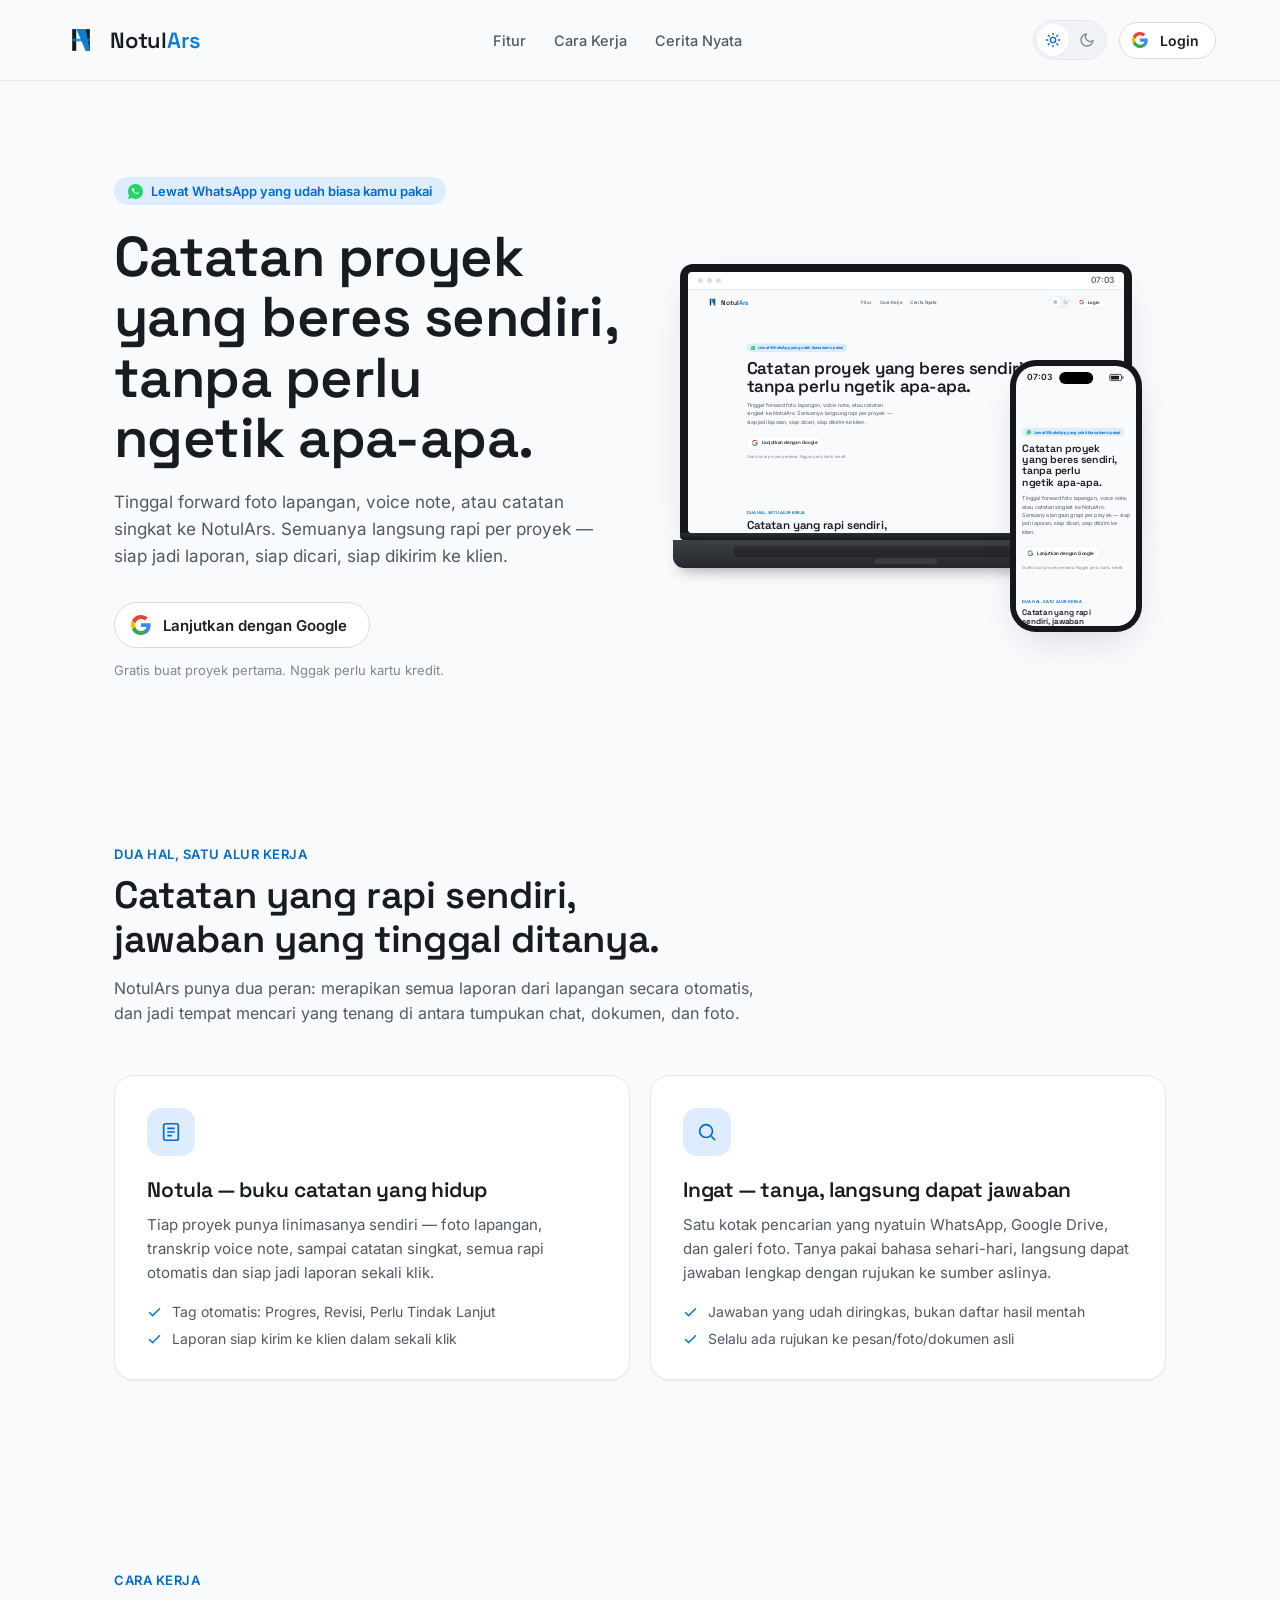
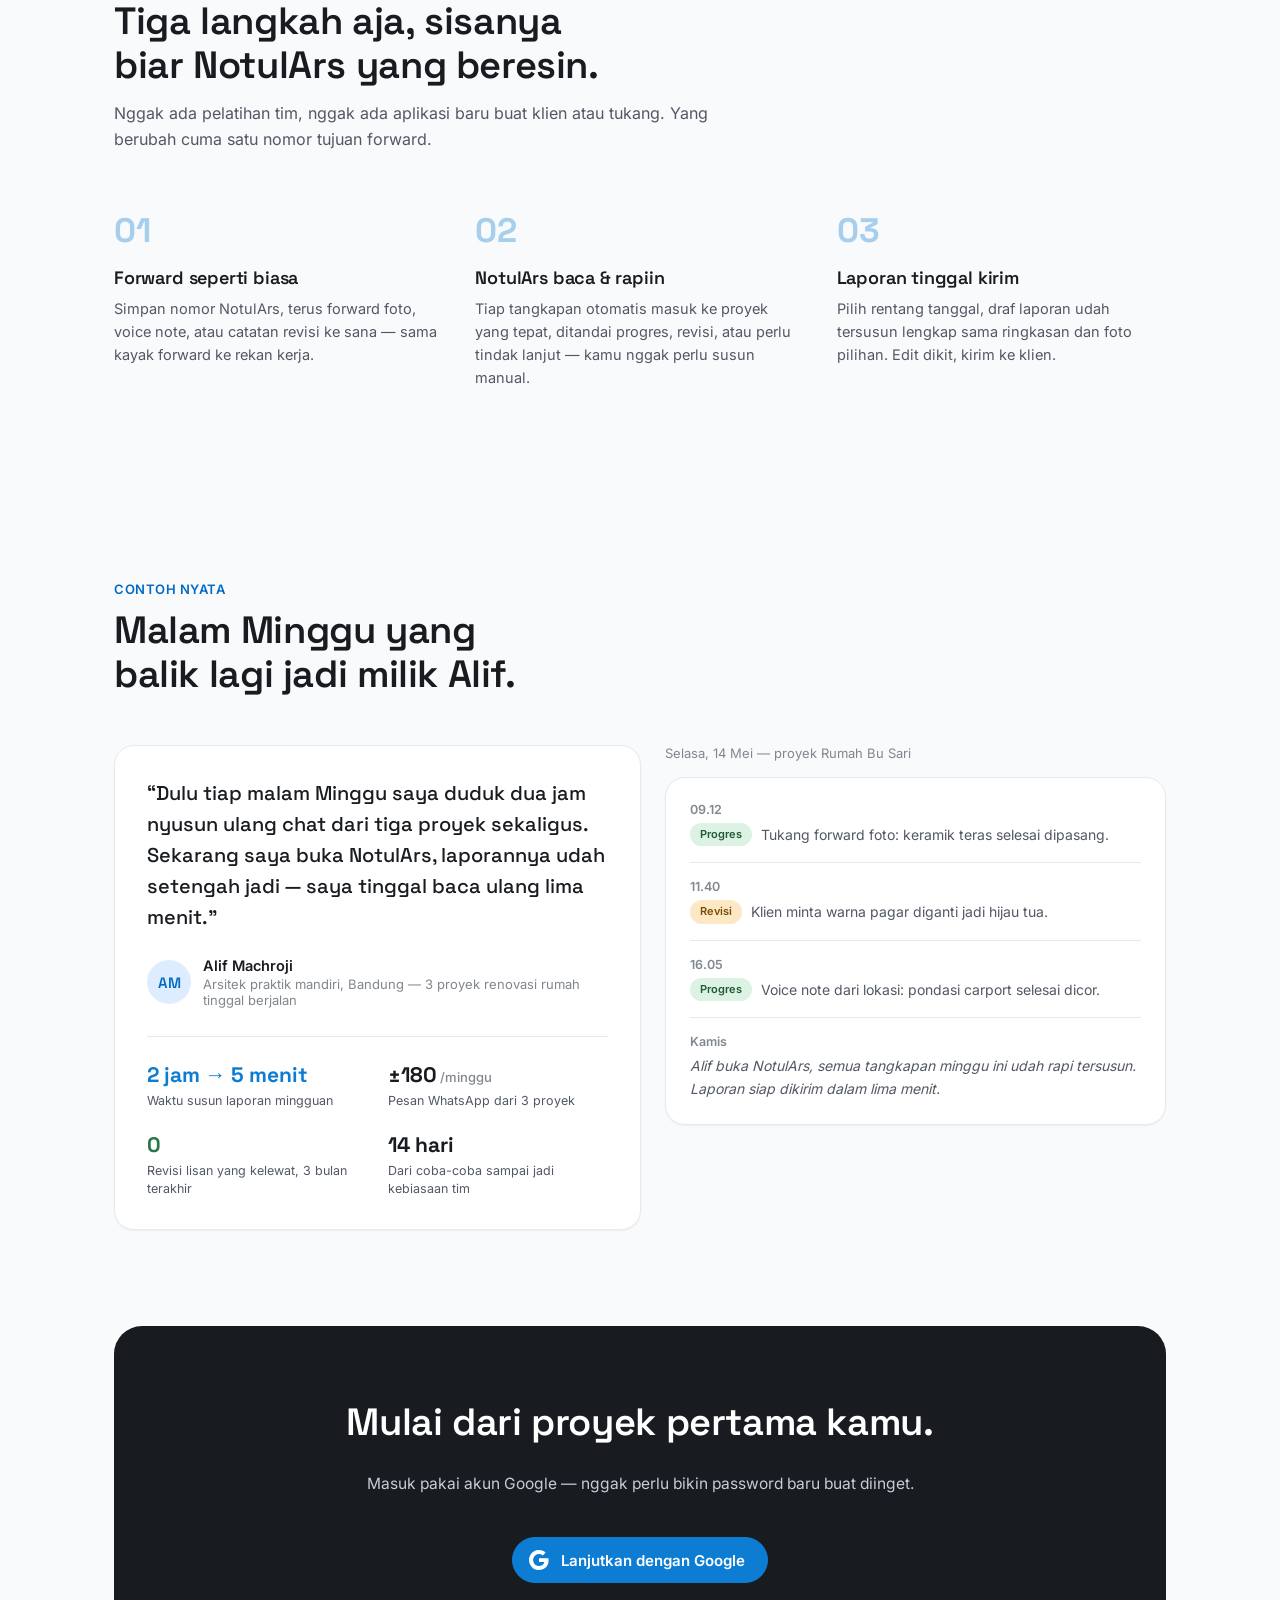
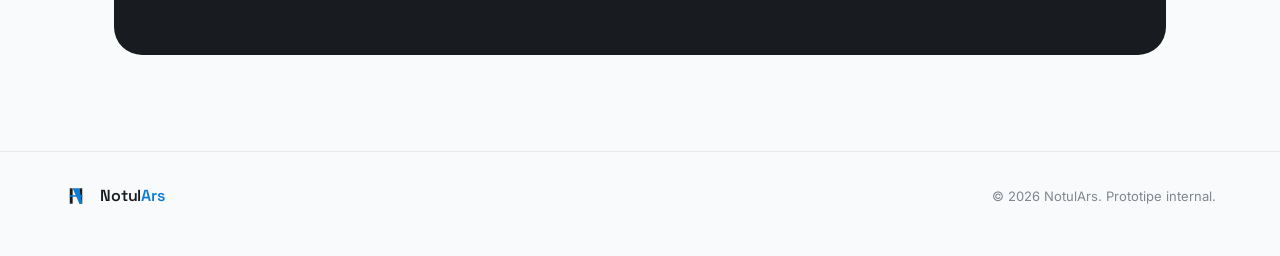
==== commit 098b093f: "Perbaiki teks headline hero dan deskripsi bagian fitur" ====
--- a/index.html
+++ b/index.html
@@ -334,7 +334,7 @@
         <svg width="15" height="15" viewBox="0 0 32 32" aria-hidden="true"><path fill="#25D366" d="M16 0C7.163 0 0 7.163 0 16c0 2.837.744 5.5 2.04 7.804L0 32l8.412-2.204A15.9 15.9 0 0016 32c8.837 0 16-7.163 16-16S24.837 0 16 0z"/><path fill="#fff" d="M23.3 19.1c-.4-.2-2.3-1.1-2.6-1.3-.4-.1-.6-.2-.9.2-.3.4-1 1.3-1.2 1.5-.2.2-.4.3-.8.1-.4-.2-1.6-.6-3-1.9-1.1-1-1.9-2.2-2.1-2.6-.2-.4 0-.6.2-.8.2-.2.4-.4.5-.6.2-.2.2-.4.3-.6.1-.2 0-.5 0-.7-.1-.2-.9-2.2-1.3-3-.3-.8-.7-.7-.9-.7h-.8c-.2 0-.6.1-.9.5-.3.4-1.2 1.1-1.2 2.7 0 1.6 1.2 3.2 1.4 3.4.2.2 2.4 3.6 5.8 5.1.8.3 1.4.6 1.9.7.8.3 1.5.2 2.1.1.6-.1 2-.8 2.2-1.6.3-.8.3-1.5.2-1.6-.1-.2-.3-.3-.6-.4z"/></svg>
         Lewat WhatsApp yang udah biasa kamu pakai
       </span>
-      <h1>Catatan proyek yang beres sendiri, tanpa kamu perlu ngetik apa-apa.</h1>
+      <h1>Catatan proyek yang beres sendiri, tanpa perlu ngetik apa-apa.</h1>
       <p class="hero-sub">Tinggal forward foto lapangan, voice note, atau catatan singkat ke NotulArs. Semuanya langsung rapi per proyek — siap jadi laporan, siap dicari, siap dikirim ke klien.</p>
       <div class="hero-cta-row">
         <button class="btn-google" onclick="startGoogleLogin()">
@@ -393,7 +393,7 @@
     <div class="section-head">
       <div class="section-label">Dua hal, satu alur kerja</div>
       <h2>Catatan yang rapi sendiri, jawaban yang tinggal ditanya.</h2>
-      <p>NotulArs punya dua peran: merapikan semua tangkapan dari lapangan otomatis, dan jadi tempat nyari yang tenang di antara tumpukan chat, dokumen, dan foto.</p>
+      <p>NotulArs punya dua peran: merapikan semua laporan dari lapangan secara otomatis, dan jadi tempat mencari yang tenang di antara tumpukan chat, dokumen, dan foto.</p>
     </div>
     <div class="pillars">
       <div class="pillar">
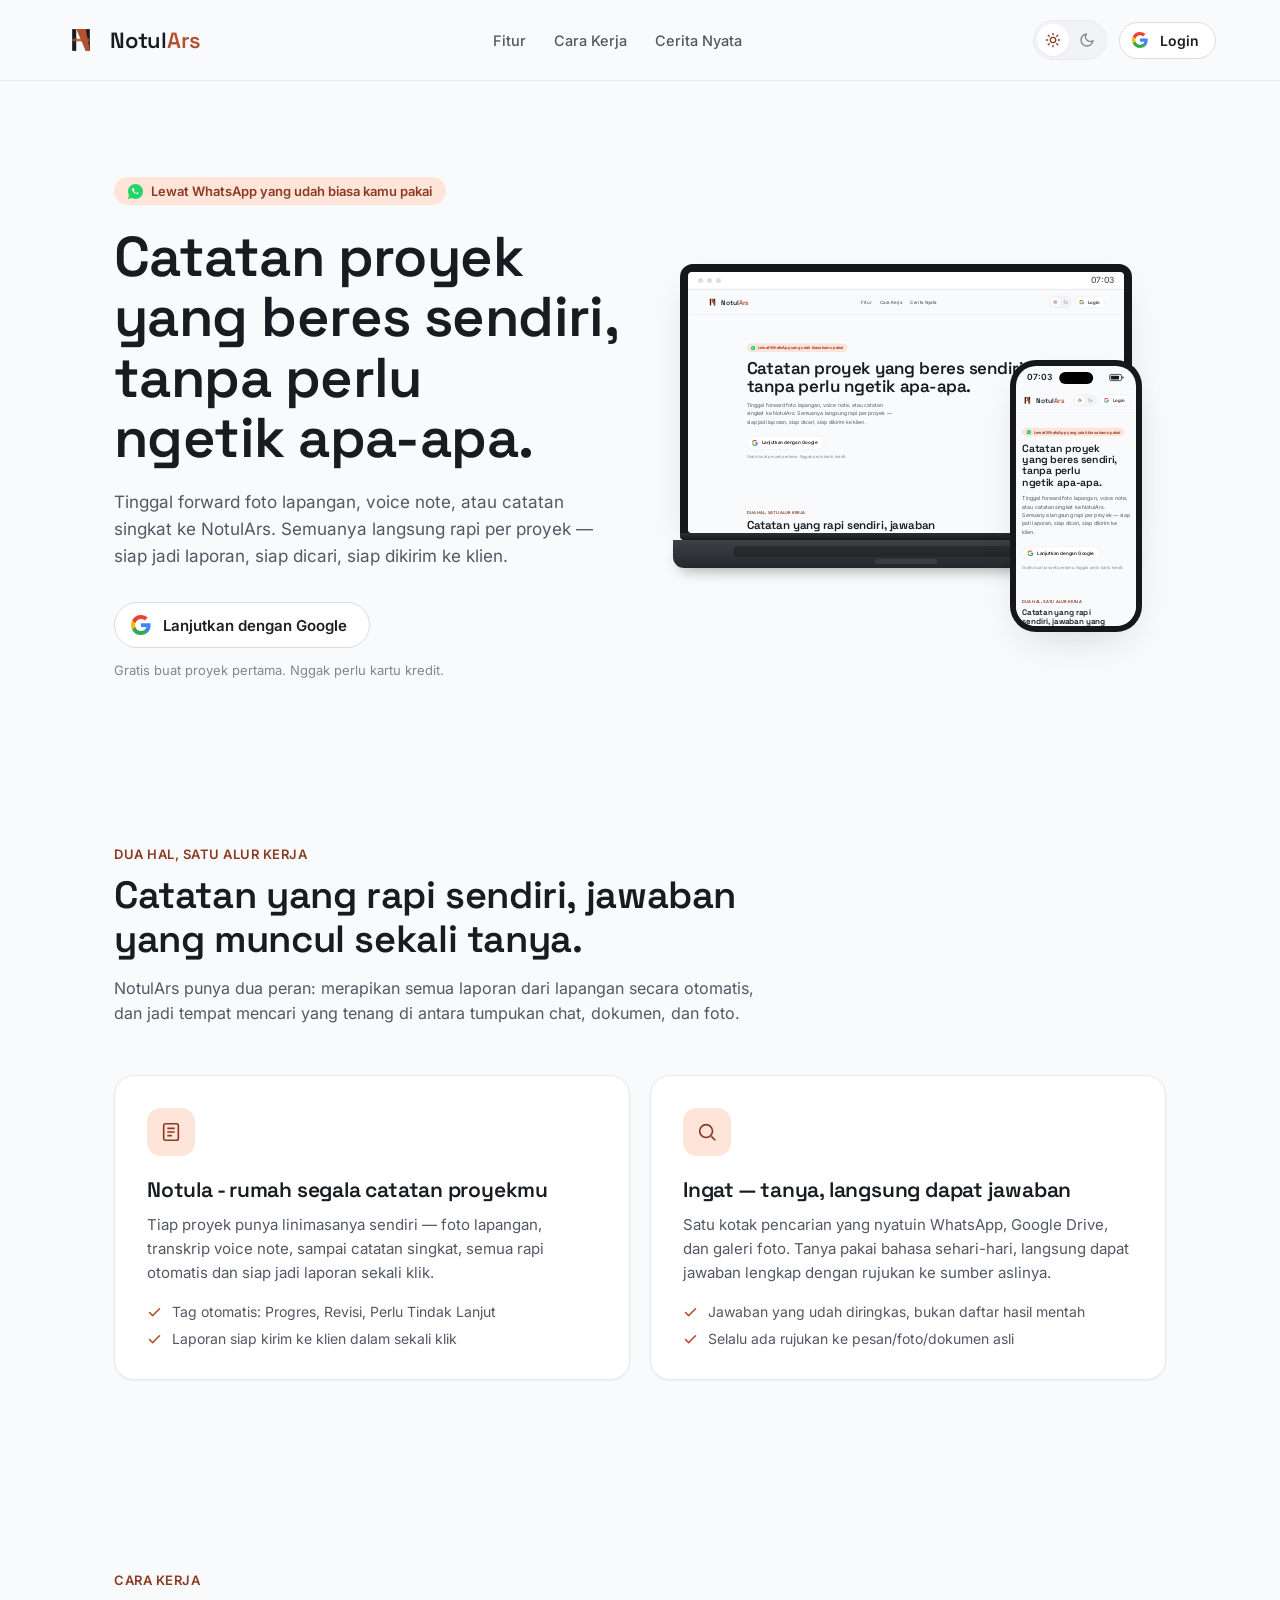
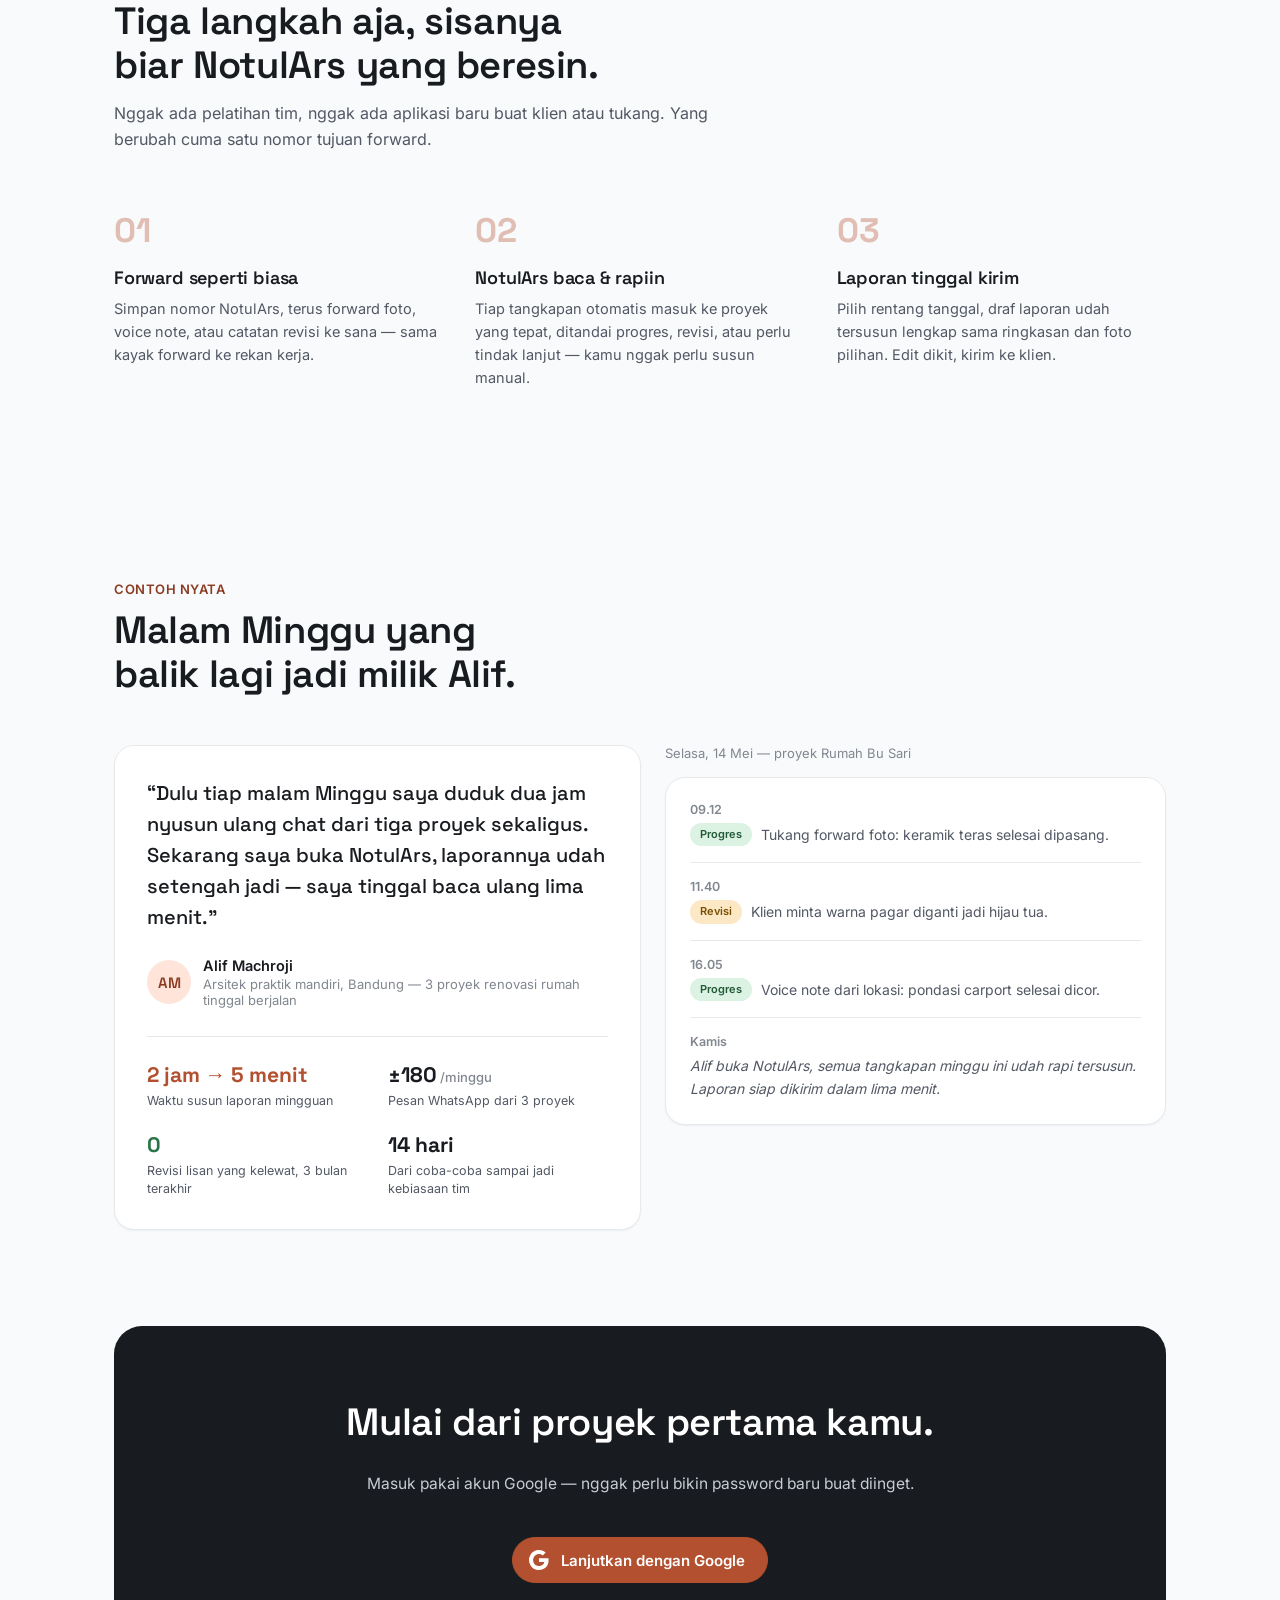
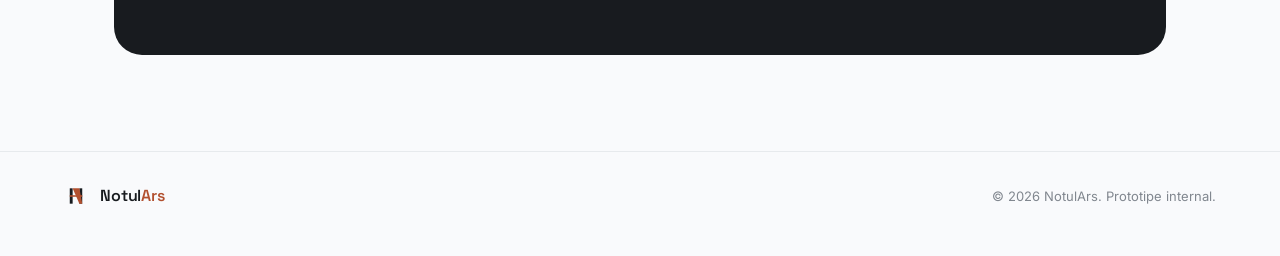
==== commit 9f9c5243: "Ganti aksen warna dari biru ke oranye terracotta, perbaiki 2 baris teks Ganti nilai token --blue/--b" ====
--- a/index.html
+++ b/index.html
@@ -5,7 +5,7 @@
 <meta name="viewport" content="width=device-width, initial-scale=1">
 <title>NotulArs — Catatan Proyek yang Beres Sendiri</title>
 <meta name="description" content="Tinggal forward foto dan voice note ke WhatsApp, NotulArs yang beresin sisanya — rapi per proyek, gampang dicari kapan aja.">
-<link rel="icon" href="data:image/svg+xml,%3Csvg xmlns='http://www.w3.org/2000/svg' viewBox='0 0 100 100'%3E%3Crect x='24' y='18' width='12' height='64' fill='%23222'/%3E%3Crect x='64' y='18' width='12' height='64' fill='%23222'/%3E%3Cpolygon points='36,18 64,18 76,82 64,82' fill='%230D7DD4'/%3E%3Crect x='24' y='46' width='52' height='8' fill='%230D7DD4'/%3E%3C/svg%3E">
+<link rel="icon" href="data:image/svg+xml,%3Csvg xmlns='http://www.w3.org/2000/svg' viewBox='0 0 100 100'%3E%3Crect x='24' y='18' width='12' height='64' fill='%23222'/%3E%3Crect x='64' y='18' width='12' height='64' fill='%23222'/%3E%3Cpolygon points='36,18 64,18 76,82 64,82' fill='%23B2502F'/%3E%3Crect x='24' y='46' width='52' height='8' fill='%23B2502F'/%3E%3C/svg%3E">
 <link rel="stylesheet" href="styles.css">
 <script src="theme.js"></script>
 <style>
@@ -231,9 +231,9 @@
     text-align:center;margin:0 0 clamp(56px,8vw,96px);
   }
   @media (prefers-color-scheme: dark){
-    :root:not([data-theme="light"]) .cta-band{background:linear-gradient(160deg, oklch(0.30 0.05 250), oklch(0.20 0.03 255));}
-  }
-  :root[data-theme="dark"] .cta-band{background:linear-gradient(160deg, oklch(0.30 0.05 250), oklch(0.20 0.03 255));}
+    :root:not([data-theme="light"]) .cta-band{background:linear-gradient(160deg, oklch(0.30 0.05 44), oklch(0.20 0.03 40));}
+  }
+  :root[data-theme="dark"] .cta-band{background:linear-gradient(160deg, oklch(0.30 0.05 44), oklch(0.20 0.03 40));}
   .cta-band h2{color:#fff;font-size:clamp(26px,4vw,38px);margin-bottom:14px;}
   .cta-band p{color:#c8ccd6;font-size:15.5px;margin-bottom:30px;}
   .cta-band-inner{display:flex;flex-direction:column;align-items:center;gap:14px;}
@@ -392,7 +392,7 @@
   <section class="section" id="fitur">
     <div class="section-head">
       <div class="section-label">Dua hal, satu alur kerja</div>
-      <h2>Catatan yang rapi sendiri, jawaban yang tinggal ditanya.</h2>
+      <h2>Catatan yang rapi sendiri, jawaban yang muncul sekali tanya.</h2>
       <p>NotulArs punya dua peran: merapikan semua laporan dari lapangan secara otomatis, dan jadi tempat mencari yang tenang di antara tumpukan chat, dokumen, dan foto.</p>
     </div>
     <div class="pillars">
@@ -400,7 +400,7 @@
         <div class="pillar-icon">
           <svg width="22" height="22" viewBox="0 0 24 24" fill="none" stroke="currentColor" stroke-width="1.8"><rect x="4" y="3" width="16" height="18" rx="2"/><path d="M8 8h8M8 12h8M8 16h5"/></svg>
         </div>
-        <h3>Notula — buku catatan yang hidup</h3>
+        <h3>Notula - rumah segala catatan proyekmu</h3>
         <p>Tiap proyek punya linimasanya sendiri — foto lapangan, transkrip voice note, sampai catatan singkat, semua rapi otomatis dan siap jadi laporan sekali klik.</p>
         <ul>
           <li><svg width="15" height="15" viewBox="0 0 24 24" fill="none" stroke="currentColor" stroke-width="2.5" stroke-linecap="round"><path d="M20 6L9 17l-5-5"/></svg> Tag otomatis: Progres, Revisi, Perlu Tindak Lanjut</li>
--- a/styles.css
+++ b/styles.css
@@ -12,9 +12,9 @@
 @font-face{font-family:'Inter';font-style:normal;font-weight:700;font-display:swap;src:url('assets/fonts/inter-700.woff2') format('woff2');}
 
 :root{
-  --blue:oklch(0.58 0.16 250);
-  --blue-hover:oklch(0.52 0.17 250);
-  --blue-tint:oklch(0.94 0.03 250);
+  --blue:oklch(0.55 0.136 39);
+  --blue-hover:oklch(0.454 0.115 38);
+  --blue-tint:oklch(0.94 0.035 39);
   --blue-on:#ffffff;
   --ink:oklch(0.22 0.01 260);
   --bg:oklch(0.985 0.003 260);
@@ -51,9 +51,9 @@
     --text-3:oklch(0.52 0.014 260);
     --border:oklch(0.32 0.015 260);
     --border-soft:oklch(0.28 0.013 260);
-    --blue:oklch(0.70 0.155 250);
-    --blue-hover:oklch(0.76 0.14 250);
-    --blue-tint:oklch(0.30 0.06 250);
+    --blue:oklch(0.693 0.127 44);
+    --blue-hover:oklch(0.778 0.107 46);
+    --blue-tint:oklch(0.30 0.06 44);
     --blue-on:oklch(0.16 0.012 260);
     --logo-pole:#F2F1EC;
     --tag-progres-bg:oklch(0.28 0.04 155);
@@ -77,9 +77,9 @@
   --text-3:oklch(0.52 0.014 260);
   --border:oklch(0.32 0.015 260);
   --border-soft:oklch(0.28 0.013 260);
-  --blue:oklch(0.70 0.155 250);
-  --blue-hover:oklch(0.76 0.14 250);
-  --blue-tint:oklch(0.30 0.06 250);
+  --blue:oklch(0.693 0.127 44);
+  --blue-hover:oklch(0.778 0.107 46);
+  --blue-tint:oklch(0.30 0.06 44);
   --blue-on:oklch(0.16 0.012 260);
   --logo-pole:#F2F1EC;
   --tag-progres-bg:oklch(0.28 0.04 155);
@@ -93,9 +93,9 @@
   color-scheme:dark;
 }
 :root[data-theme="light"]{
-  --blue:oklch(0.58 0.16 250);
-  --blue-hover:oklch(0.52 0.17 250);
-  --blue-tint:oklch(0.94 0.03 250);
+  --blue:oklch(0.55 0.136 39);
+  --blue-hover:oklch(0.454 0.115 38);
+  --blue-tint:oklch(0.94 0.035 39);
   --blue-on:#ffffff;
   --bg:oklch(0.985 0.003 260);
   --surface:#ffffff;
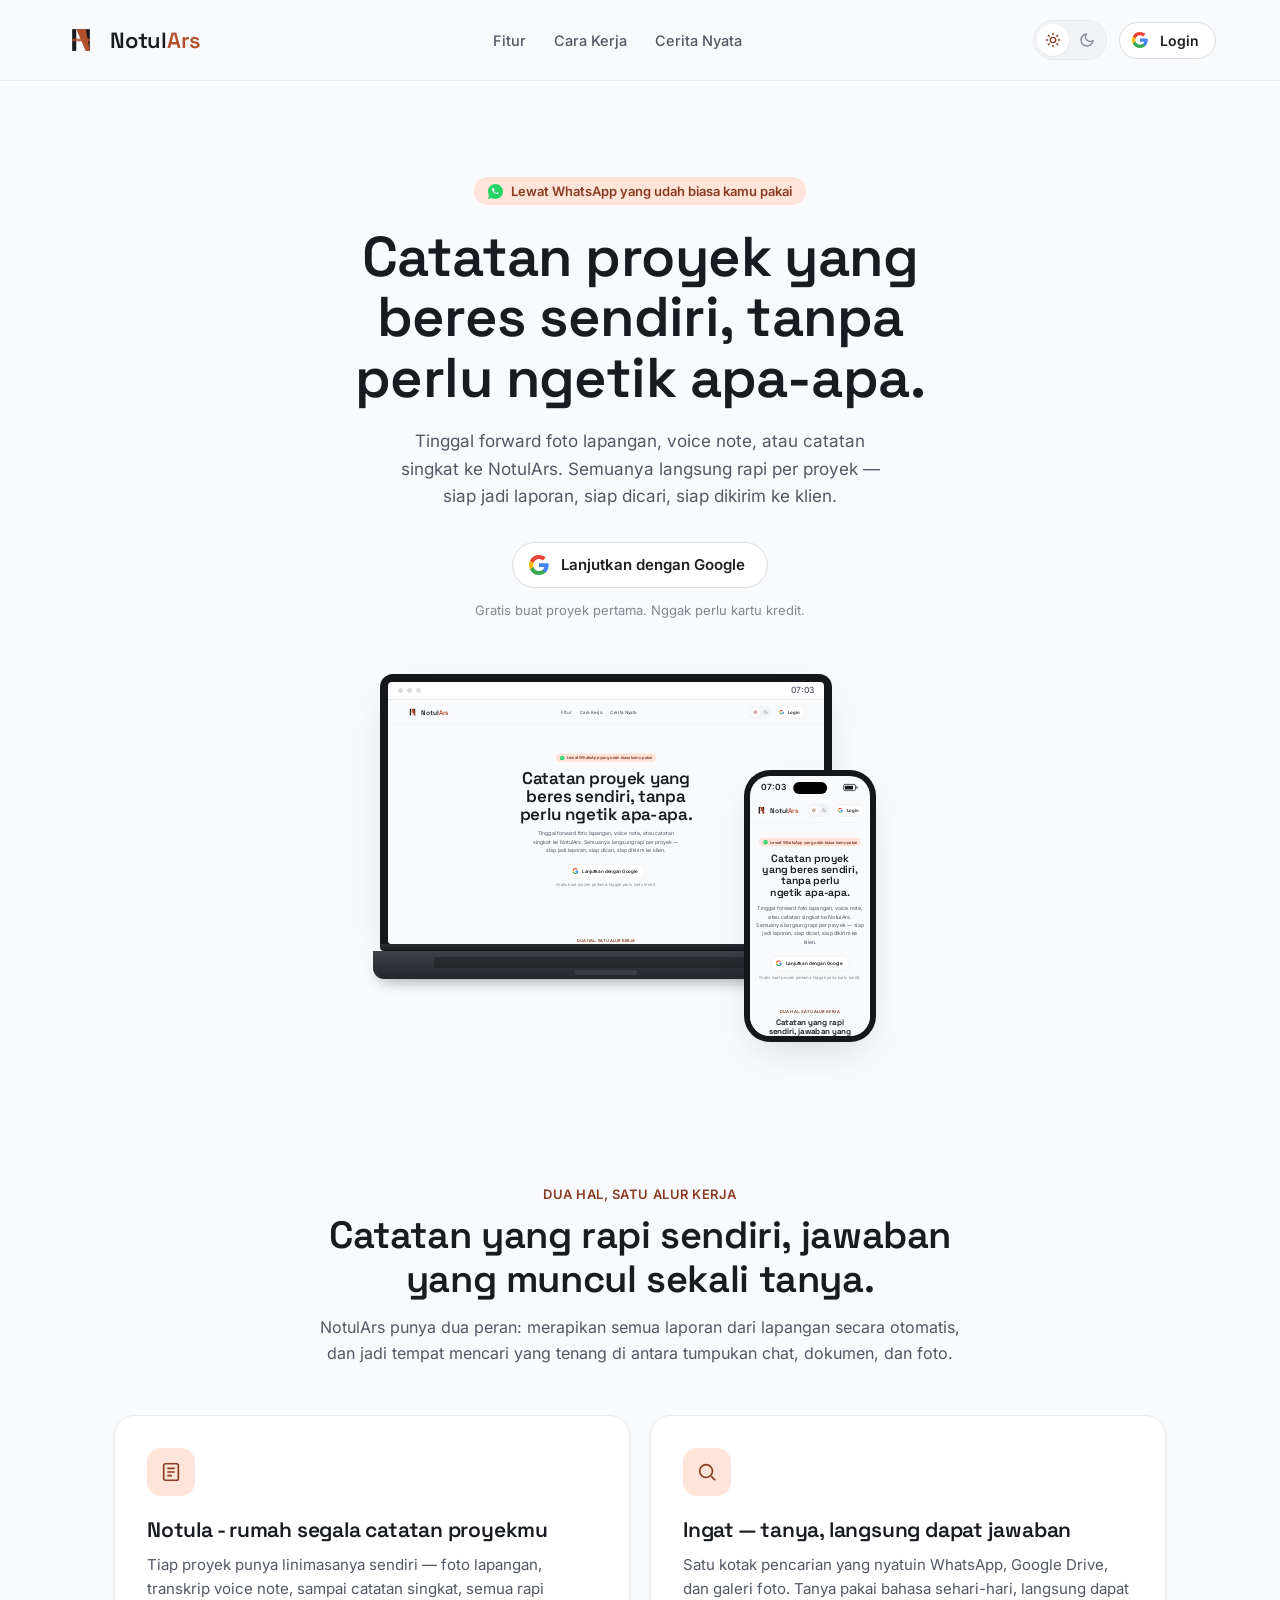
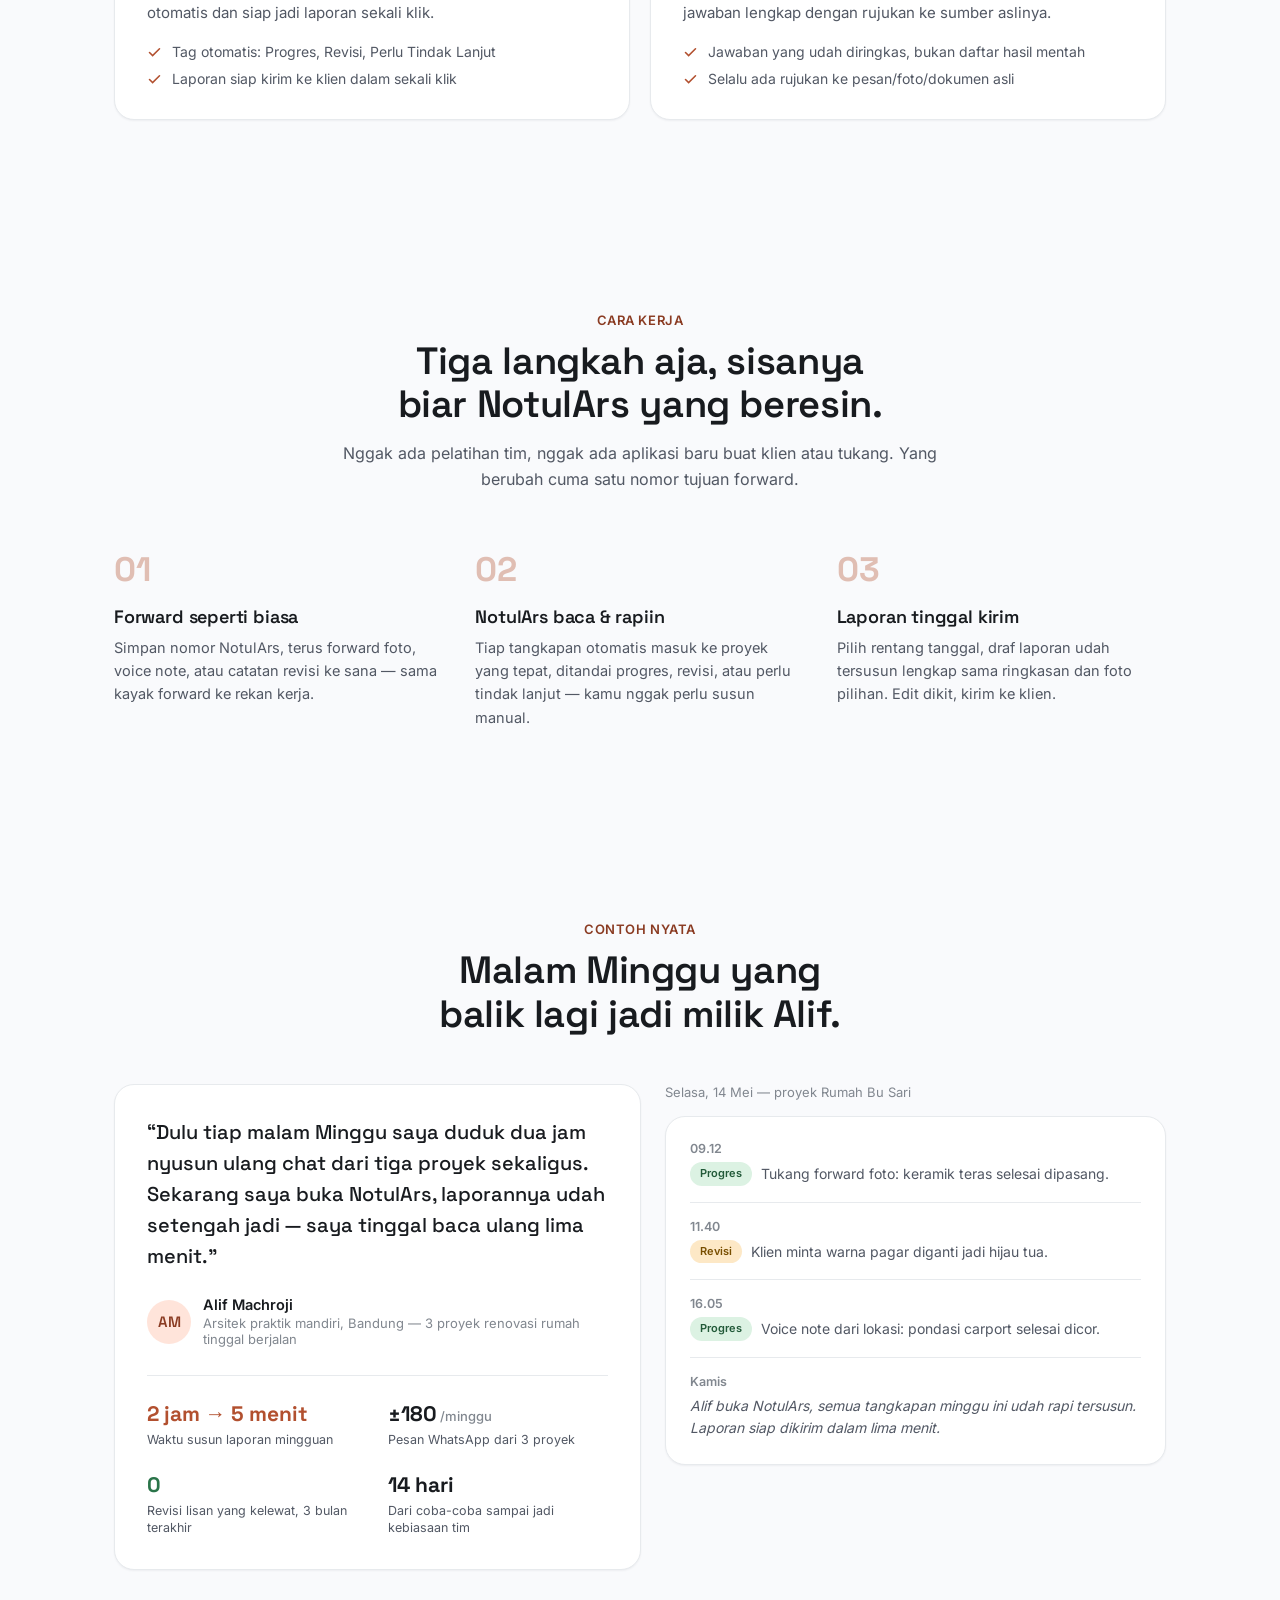
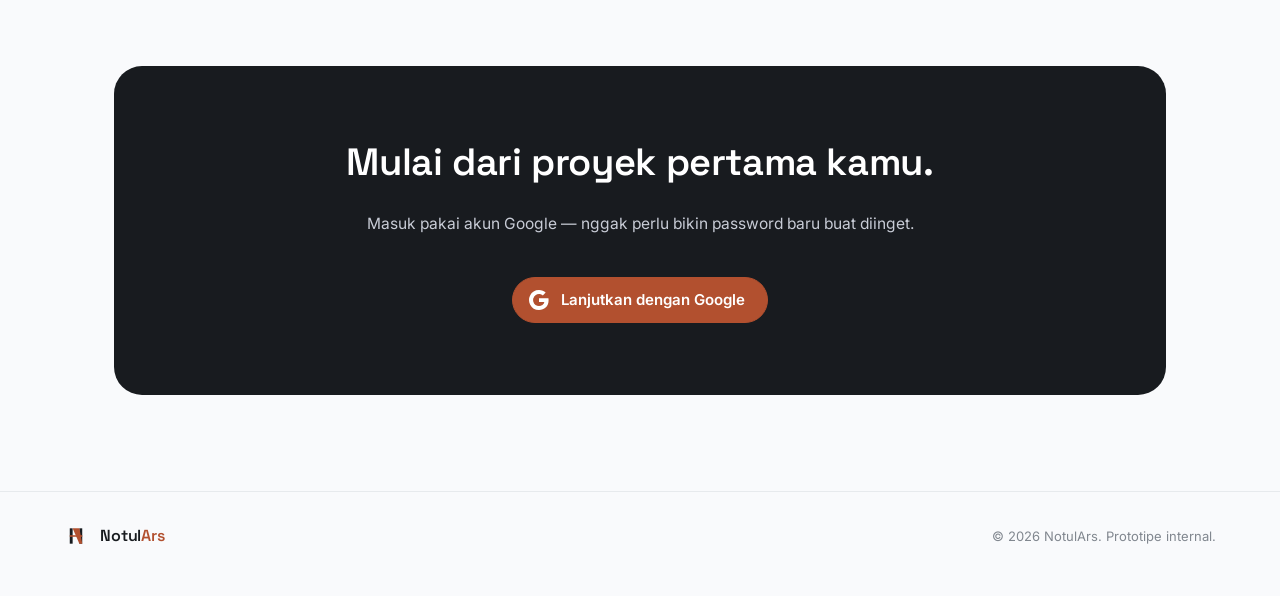
==== commit 5eb9abe2: "Pusatkan (center) teks landing page, bukan rata kiri Hero: dari layout 2-kolom (teks kiri, mockup ka" ====
--- a/index.html
+++ b/index.html
@@ -27,11 +27,10 @@
 
   /* ---- Hero ---- */
   .hero{
-    display:grid;grid-template-columns:1fr;gap:56px;
+    display:flex;flex-direction:column;align-items:center;text-align:center;gap:40px;
     padding:clamp(48px,8vw,96px) 0 clamp(40px,6vw,72px);
-    align-items:center;
-  }
-  @media (min-width:960px){ .hero{grid-template-columns:1.05fr 1fr;} }
+  }
+  .hero-text{max-width:680px;display:flex;flex-direction:column;align-items:center;}
   .eyebrow{
     display:inline-flex;align-items:center;gap:8px;
     font-size:13px;font-weight:600;color:var(--blue-hover);
@@ -39,8 +38,8 @@
     margin-bottom:22px;
   }
   .hero h1{font-size:clamp(34px,5.2vw,56px);line-height:1.08;margin-bottom:20px;}
-  .hero-sub{font-size:17px;line-height:1.6;color:var(--text-2);max-width:46ch;margin-bottom:32px;}
-  .hero-cta-row{display:flex;flex-direction:column;align-items:flex-start;gap:14px;}
+  .hero-sub{font-size:17px;line-height:1.6;color:var(--text-2);max-width:46ch;margin:0 auto 32px;}
+  .hero-cta-row{display:flex;flex-direction:column;align-items:center;gap:14px;}
   .hero-cta-note{font-size:13px;color:var(--text-3);}
 
   .btn-google{
@@ -65,7 +64,7 @@
   .login-error.show{display:block;}
 
   /* ---- Hero visual: device mockups ---- */
-  .hero-visual{position:relative;height:360px;}
+  .hero-visual{position:relative;height:360px;width:100%;max-width:520px;margin:0 auto;}
   .device-showcase{
     position:absolute;inset:0;
     transform:scale(1);transform-origin:top left;
@@ -147,12 +146,11 @@
     .hero-visual{height:300px;}
   }
 
-  :root.is-embed-preview .hero{grid-template-columns:1fr;}
   :root.is-embed-preview .hero-visual{display:none;}
 
   /* ---- Feature pillars ---- */
   .section{padding:clamp(56px,8vw,96px) 0;}
-  .section-head{max-width:640px;margin-bottom:48px;}
+  .section-head{max-width:640px;margin:0 auto 48px;text-align:center;}
   .section-label{font-size:13px;font-weight:600;color:var(--blue-hover);letter-spacing:.04em;text-transform:uppercase;margin-bottom:12px;}
   .section-head h2{font-size:clamp(26px,3.6vw,38px);line-height:1.15;margin-bottom:14px;}
   .section-head p{font-size:16px;color:var(--text-2);line-height:1.6;}
@@ -329,7 +327,7 @@
 
 <main>
   <section class="hero">
-    <div>
+    <div class="hero-text">
       <span class="eyebrow">
         <svg width="15" height="15" viewBox="0 0 32 32" aria-hidden="true"><path fill="#25D366" d="M16 0C7.163 0 0 7.163 0 16c0 2.837.744 5.5 2.04 7.804L0 32l8.412-2.204A15.9 15.9 0 0016 32c8.837 0 16-7.163 16-16S24.837 0 16 0z"/><path fill="#fff" d="M23.3 19.1c-.4-.2-2.3-1.1-2.6-1.3-.4-.1-.6-.2-.9.2-.3.4-1 1.3-1.2 1.5-.2.2-.4.3-.8.1-.4-.2-1.6-.6-3-1.9-1.1-1-1.9-2.2-2.1-2.6-.2-.4 0-.6.2-.8.2-.2.4-.4.5-.6.2-.2.2-.4.3-.6.1-.2 0-.5 0-.7-.1-.2-.9-2.2-1.3-3-.3-.8-.7-.7-.9-.7h-.8c-.2 0-.6.1-.9.5-.3.4-1.2 1.1-1.2 2.7 0 1.6 1.2 3.2 1.4 3.4.2.2 2.4 3.6 5.8 5.1.8.3 1.4.6 1.9.7.8.3 1.5.2 2.1.1.6-.1 2-.8 2.2-1.6.3-.8.3-1.5.2-1.6-.1-.2-.3-.3-.6-.4z"/></svg>
         Lewat WhatsApp yang udah biasa kamu pakai
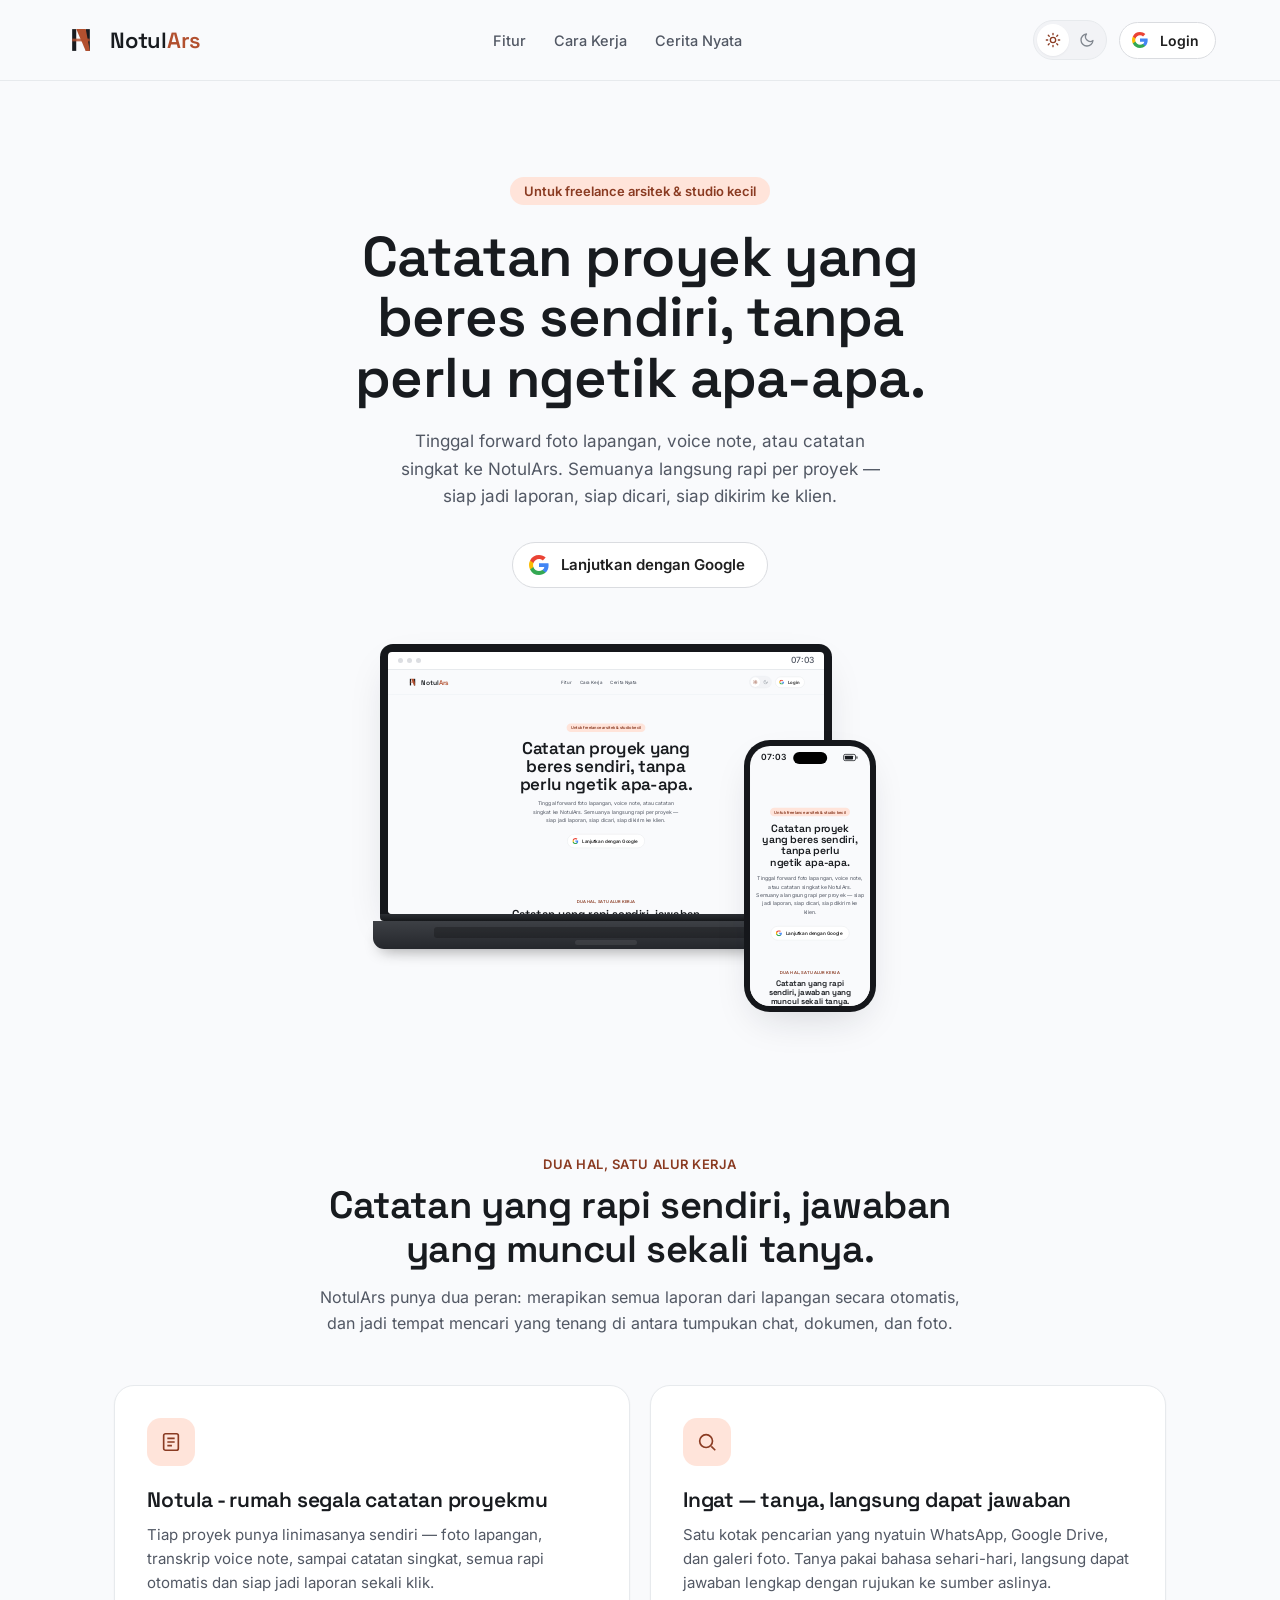
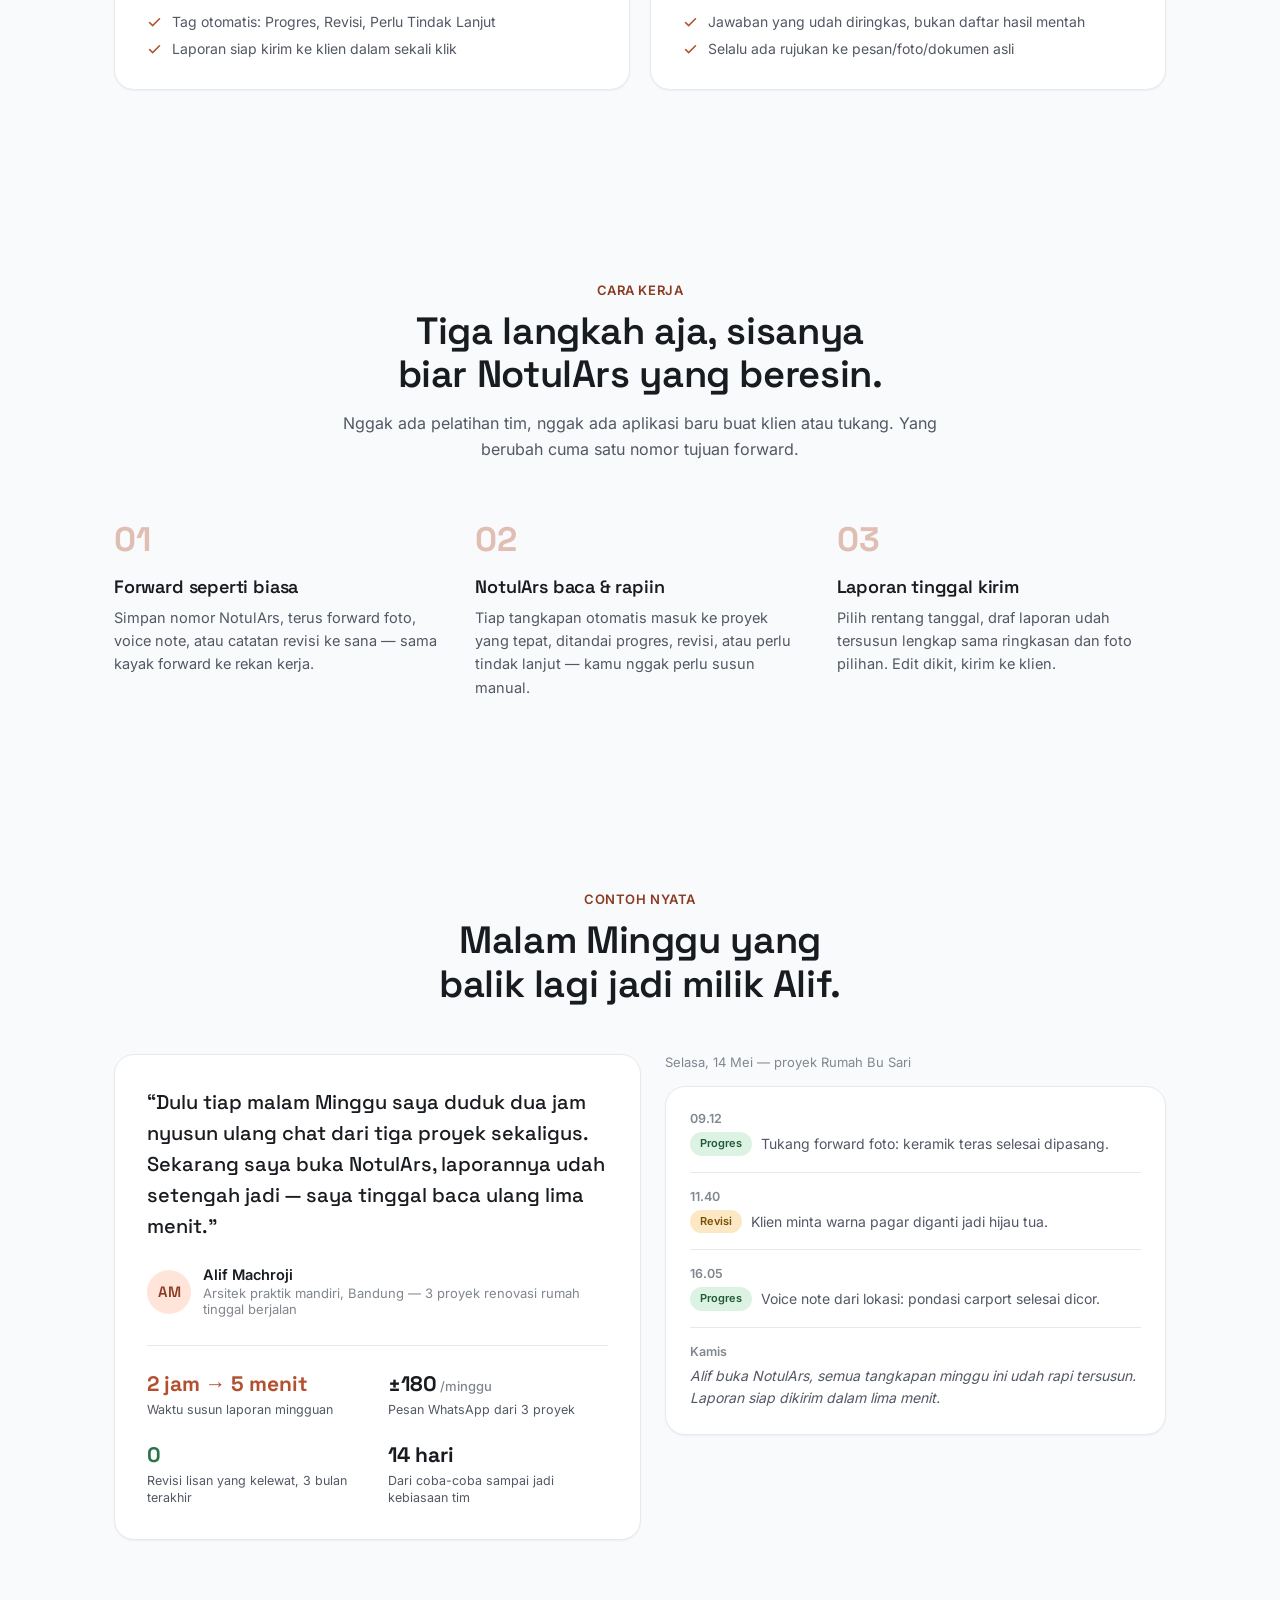
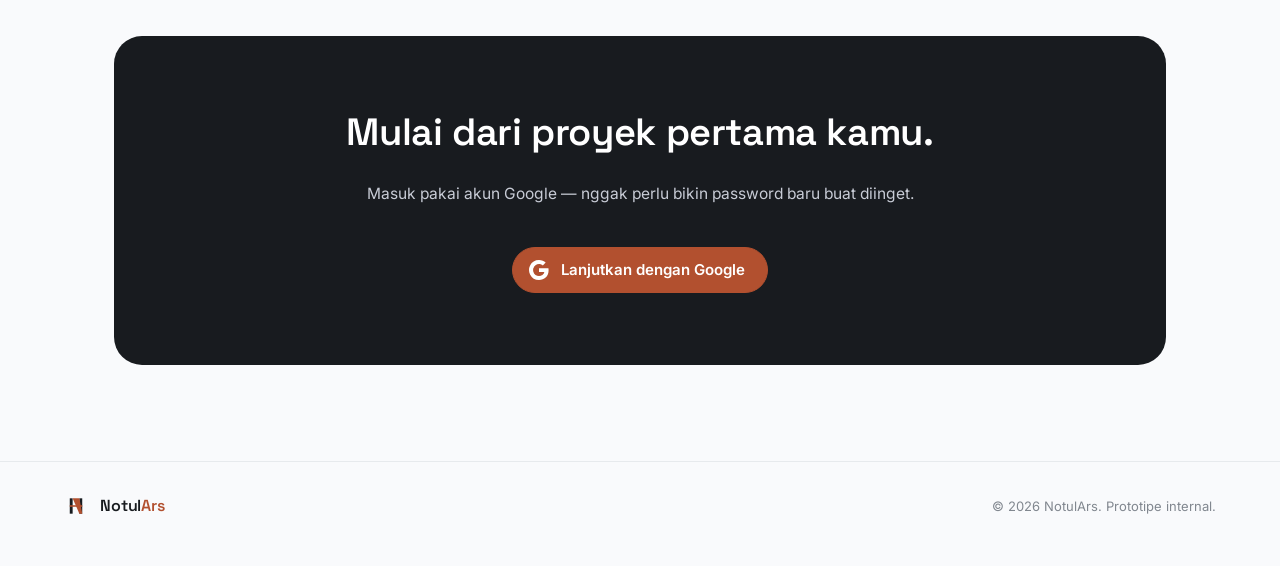
==== commit 4eeca053: "Ganti badge eyebrow hero, hapus catatan gratis di bawah tombol Google" ====
--- a/index.html
+++ b/index.html
@@ -328,10 +328,7 @@
 <main>
   <section class="hero">
     <div class="hero-text">
-      <span class="eyebrow">
-        <svg width="15" height="15" viewBox="0 0 32 32" aria-hidden="true"><path fill="#25D366" d="M16 0C7.163 0 0 7.163 0 16c0 2.837.744 5.5 2.04 7.804L0 32l8.412-2.204A15.9 15.9 0 0016 32c8.837 0 16-7.163 16-16S24.837 0 16 0z"/><path fill="#fff" d="M23.3 19.1c-.4-.2-2.3-1.1-2.6-1.3-.4-.1-.6-.2-.9.2-.3.4-1 1.3-1.2 1.5-.2.2-.4.3-.8.1-.4-.2-1.6-.6-3-1.9-1.1-1-1.9-2.2-2.1-2.6-.2-.4 0-.6.2-.8.2-.2.4-.4.5-.6.2-.2.2-.4.3-.6.1-.2 0-.5 0-.7-.1-.2-.9-2.2-1.3-3-.3-.8-.7-.7-.9-.7h-.8c-.2 0-.6.1-.9.5-.3.4-1.2 1.1-1.2 2.7 0 1.6 1.2 3.2 1.4 3.4.2.2 2.4 3.6 5.8 5.1.8.3 1.4.6 1.9.7.8.3 1.5.2 2.1.1.6-.1 2-.8 2.2-1.6.3-.8.3-1.5.2-1.6-.1-.2-.3-.3-.6-.4z"/></svg>
-        Lewat WhatsApp yang udah biasa kamu pakai
-      </span>
+      <span class="eyebrow">Untuk freelance arsitek &amp; studio kecil</span>
       <h1>Catatan proyek yang beres sendiri, tanpa perlu ngetik apa-apa.</h1>
       <p class="hero-sub">Tinggal forward foto lapangan, voice note, atau catatan singkat ke NotulArs. Semuanya langsung rapi per proyek — siap jadi laporan, siap dicari, siap dikirim ke klien.</p>
       <div class="hero-cta-row">
@@ -345,7 +342,6 @@
           <span>Lanjutkan dengan Google</span>
         </button>
         <div class="login-error" id="login-error-hero"></div>
-        <span class="hero-cta-note">Gratis buat proyek pertama. Nggak perlu kartu kredit.</span>
       </div>
     </div>
     <div class="hero-visual">
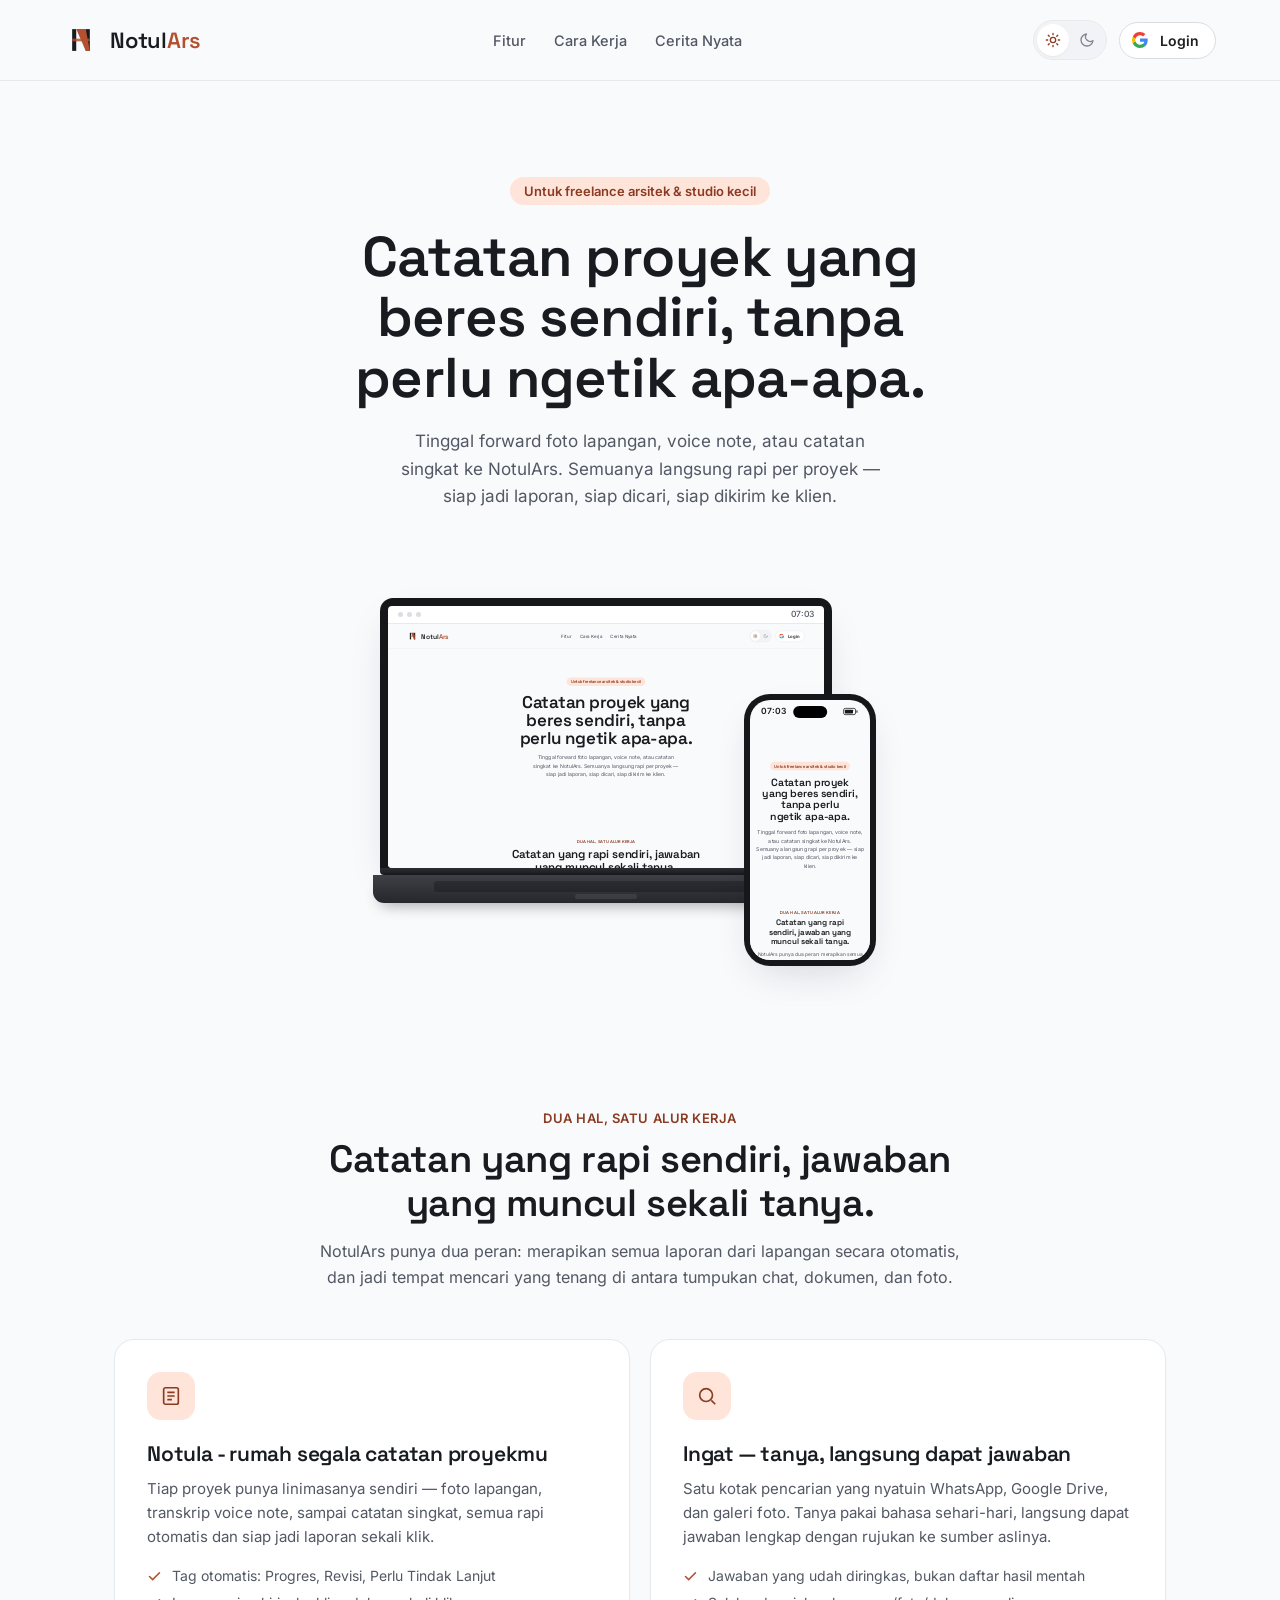
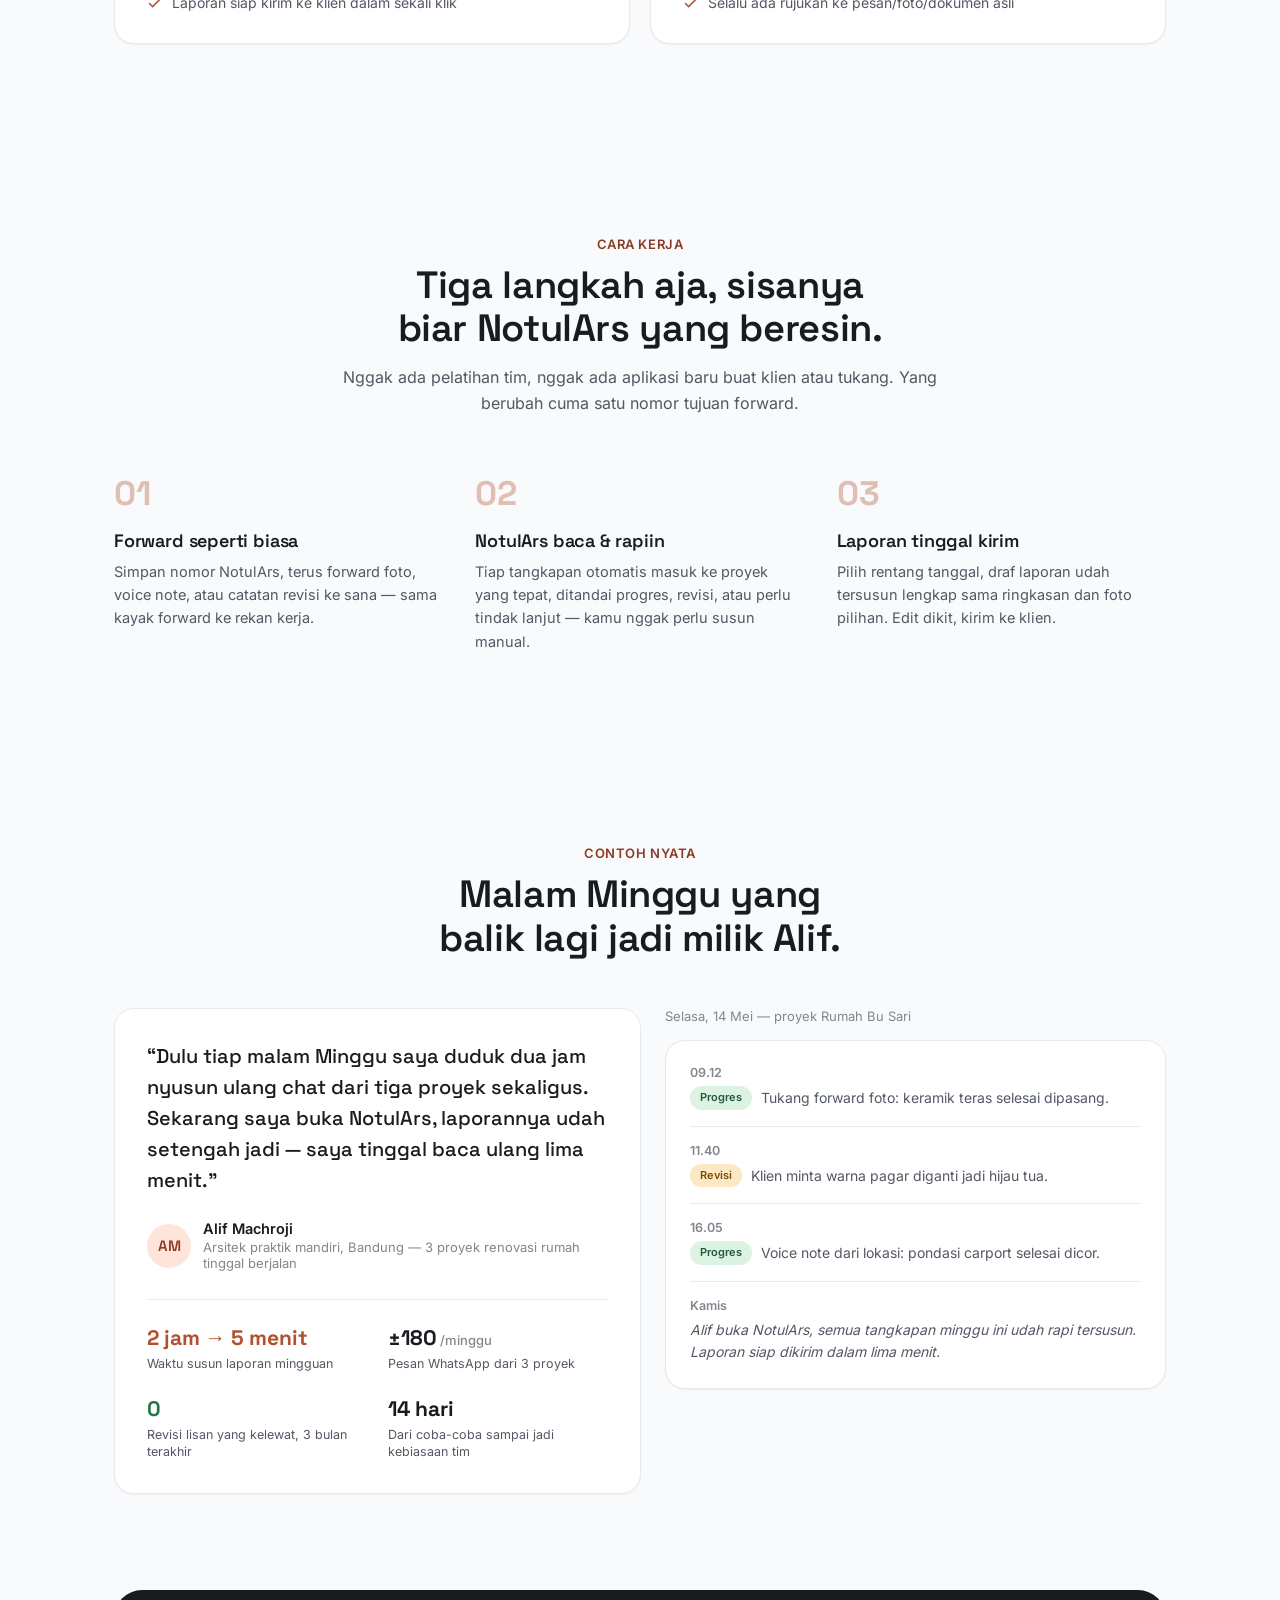
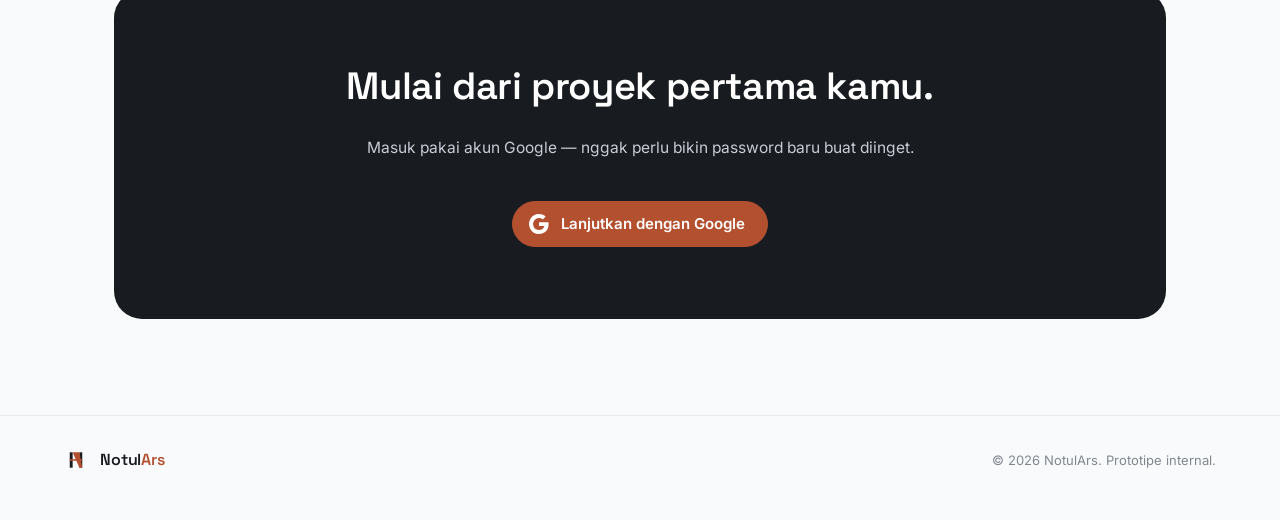
==== commit 569de418: "Hapus tombol Lanjutkan dengan Google di hero" ====
--- a/index.html
+++ b/index.html
@@ -332,15 +332,6 @@
       <h1>Catatan proyek yang beres sendiri, tanpa perlu ngetik apa-apa.</h1>
       <p class="hero-sub">Tinggal forward foto lapangan, voice note, atau catatan singkat ke NotulArs. Semuanya langsung rapi per proyek — siap jadi laporan, siap dicari, siap dikirim ke klien.</p>
       <div class="hero-cta-row">
-        <button class="btn-google" onclick="startGoogleLogin()">
-          <svg width="20" height="20" viewBox="0 0 18 18" aria-hidden="true">
-            <path fill="#4285F4" d="M17.64 9.2c0-.637-.057-1.251-.164-1.84H9v3.481h4.844a4.14 4.14 0 01-1.796 2.716v2.259h2.908c1.702-1.567 2.684-3.875 2.684-6.616z"/>
-            <path fill="#34A853" d="M9 18c2.43 0 4.467-.806 5.956-2.184l-2.908-2.259c-.806.54-1.837.86-3.048.86-2.344 0-4.328-1.584-5.036-3.711H.957v2.332A8.997 8.997 0 009 18z"/>
-            <path fill="#FBBC05" d="M3.964 10.706A5.41 5.41 0 013.682 9c0-.593.102-1.17.282-1.706V4.962H.957A8.996 8.996 0 000 9c0 1.452.348 2.827.957 4.038l3.007-2.332z"/>
-            <path fill="#EA4335" d="M9 3.58c1.321 0 2.508.454 3.44 1.345l2.582-2.58C13.463.891 11.426 0 9 0A8.997 8.997 0 00.957 4.962L3.964 7.294C4.672 5.167 6.656 3.58 9 3.58z"/>
-          </svg>
-          <span>Lanjutkan dengan Google</span>
-        </button>
         <div class="login-error" id="login-error-hero"></div>
       </div>
     </div>
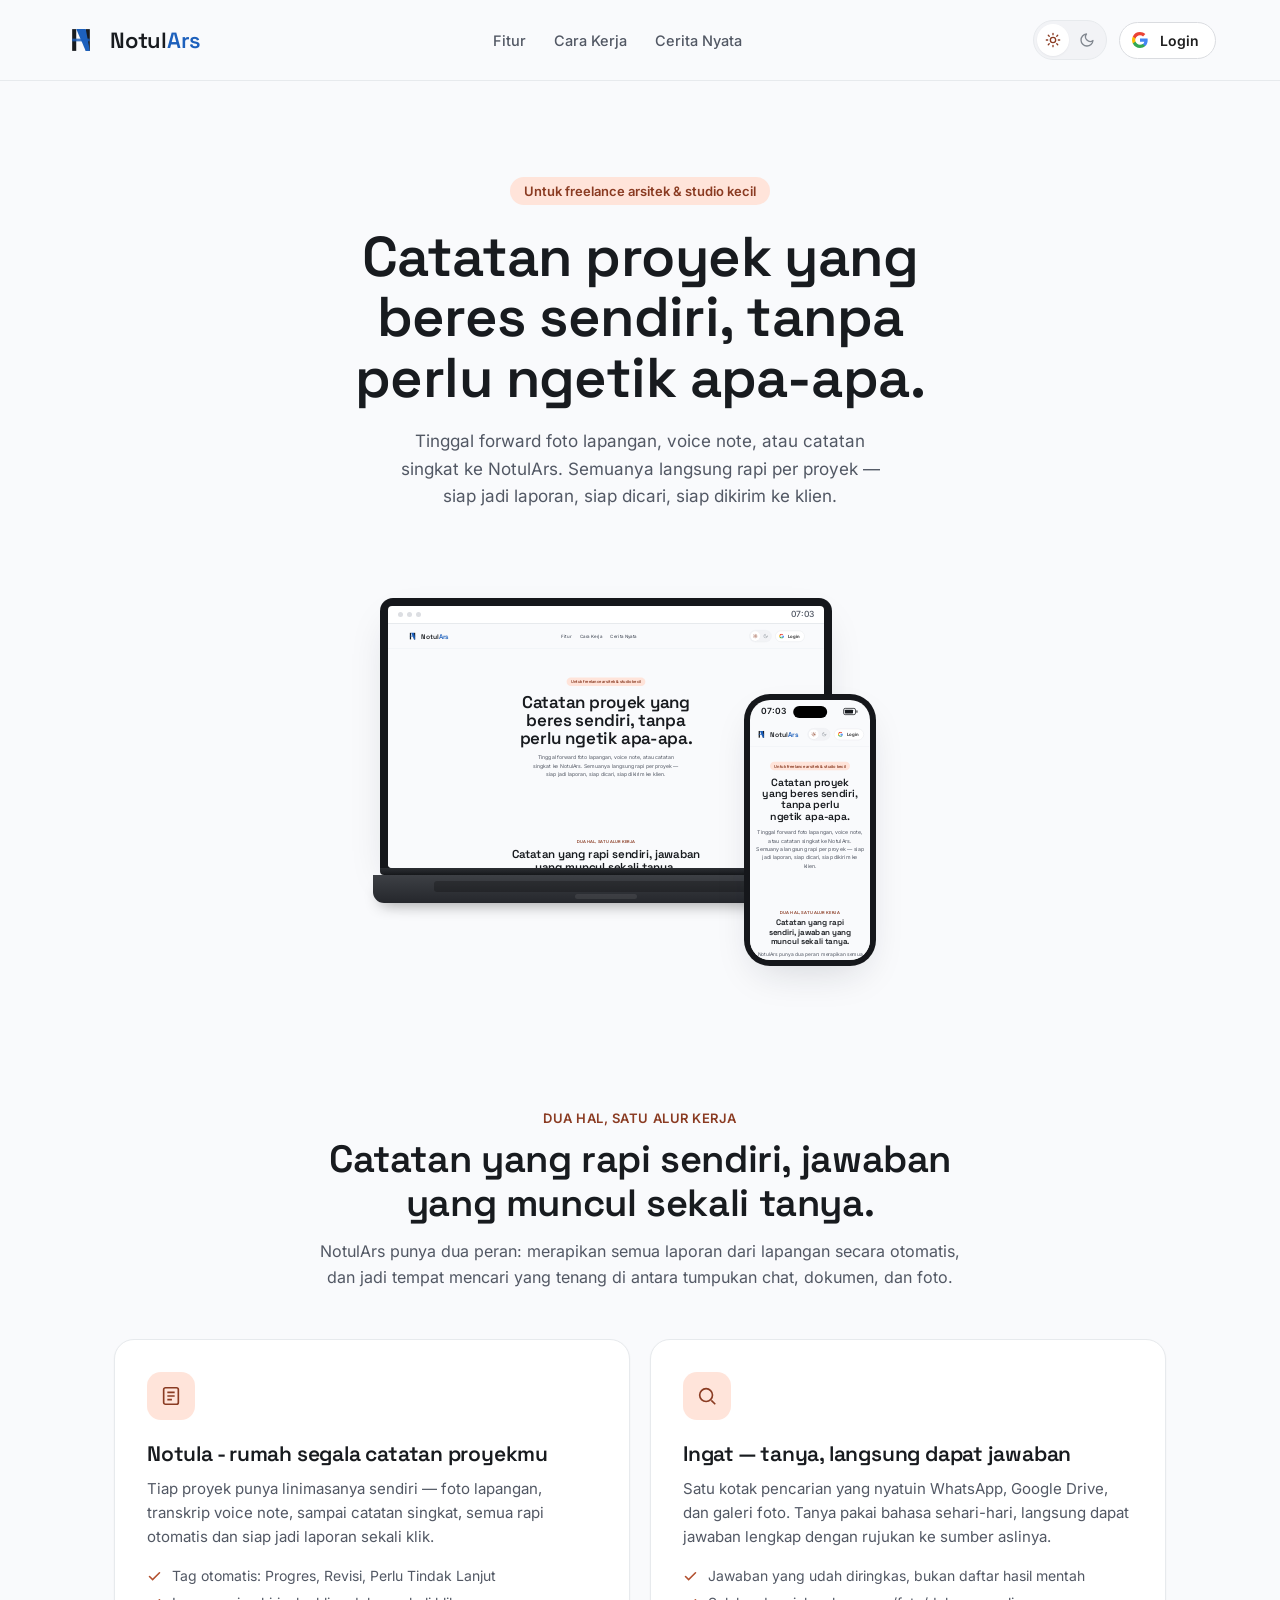
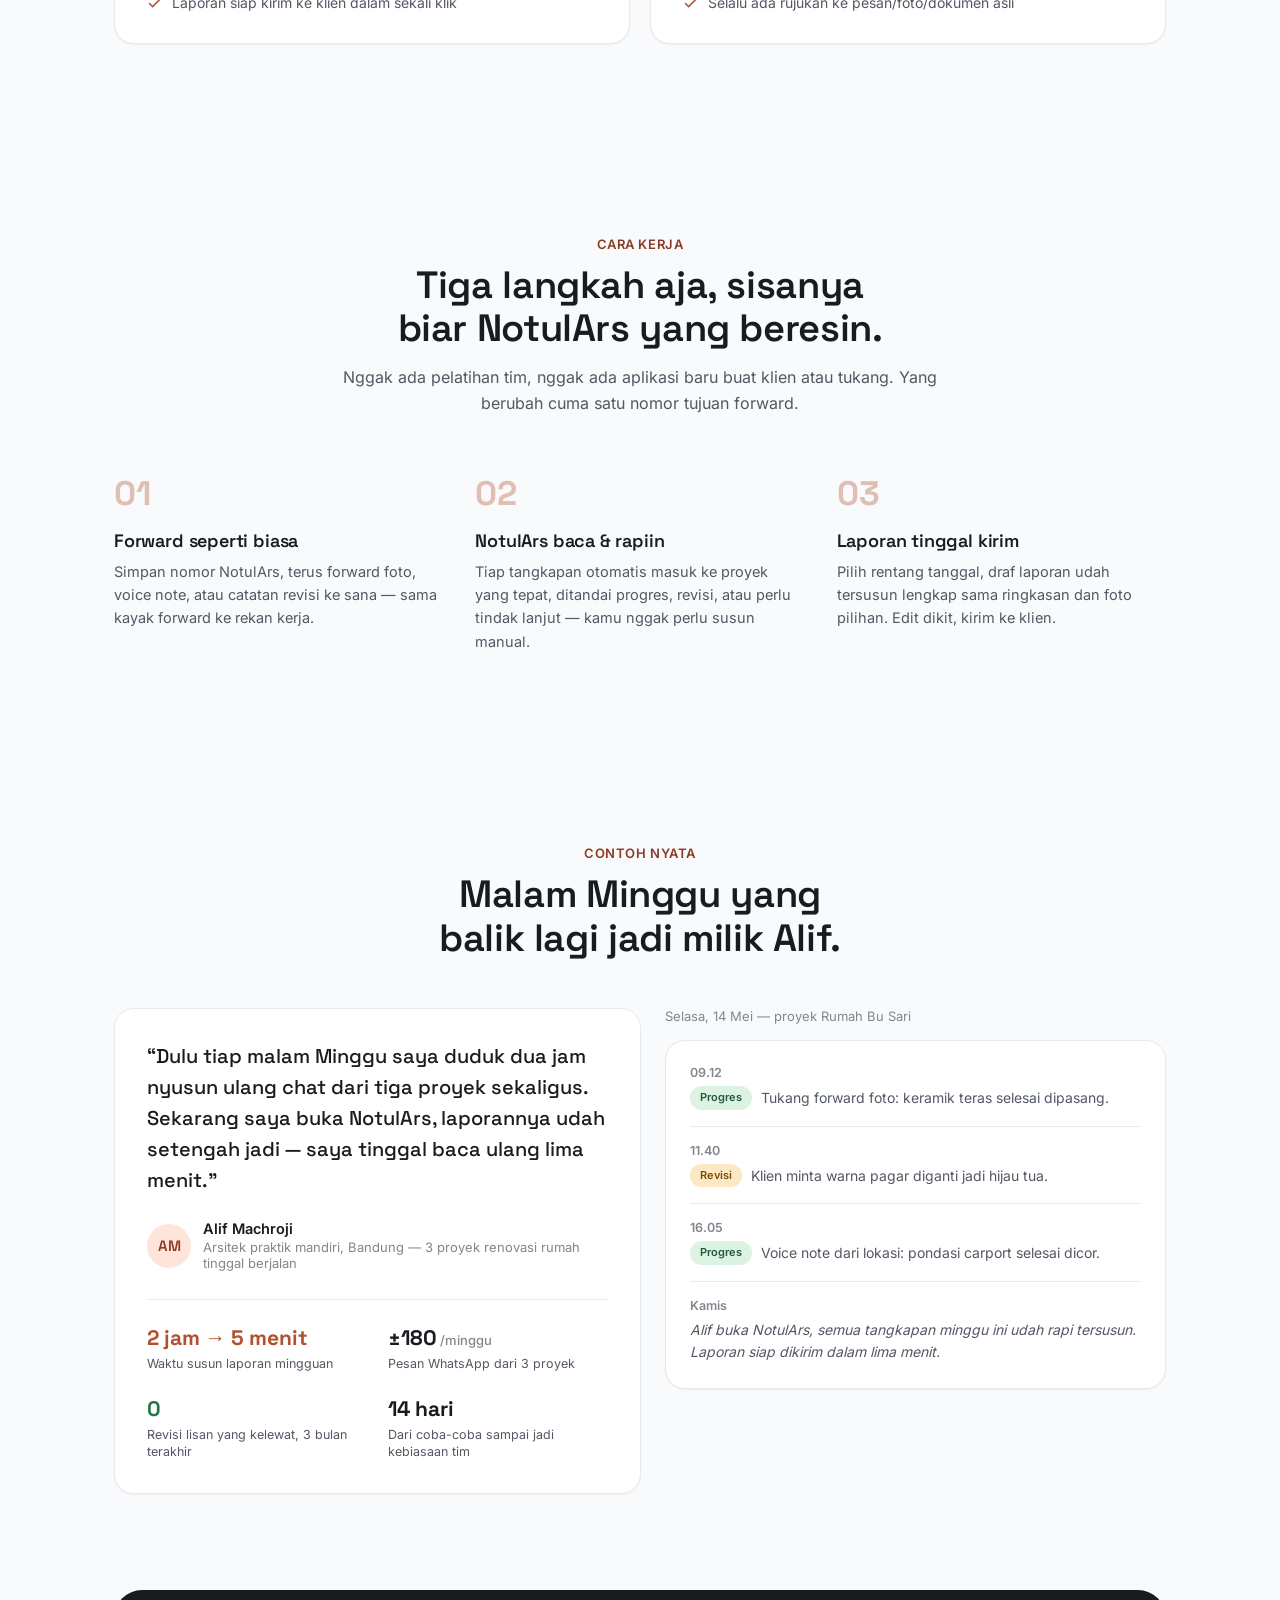
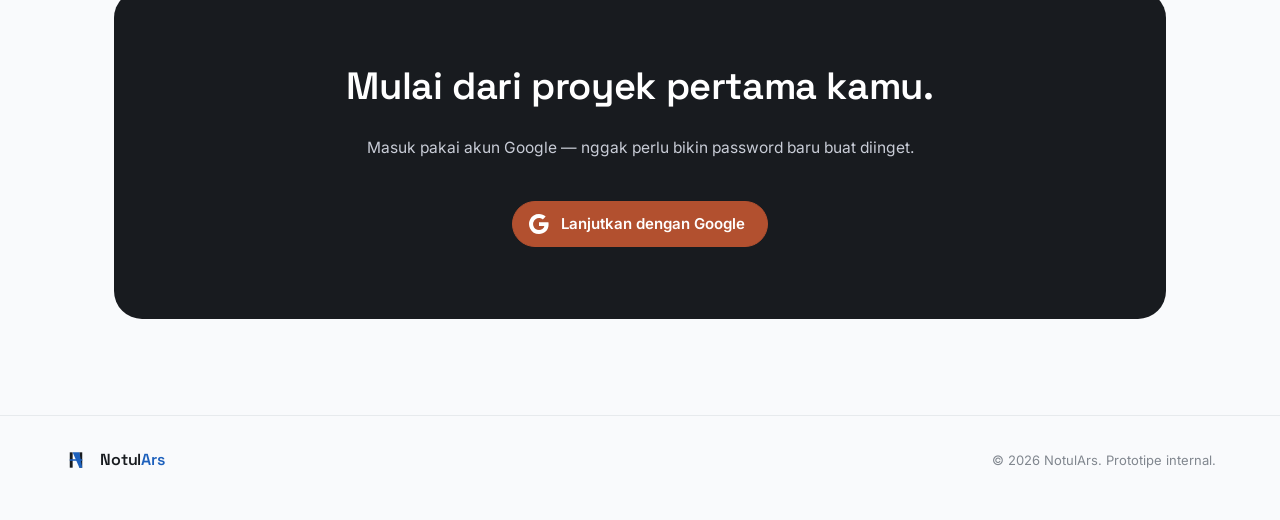
==== commit 00c3e2c6: "Perbaiki warna teks logo di splash screen yang masih oranye, samakan jadi biru Co-Authored-By: Claud" ====
--- a/index.html
+++ b/index.html
@@ -263,7 +263,7 @@
     opacity:0;transform:translateY(6px);
     animation:splashWordIn .5s ease .32s forwards;
   }
-  .splash-word .accent{color:var(--blue);}
+  .splash-word .accent{color:var(--logo-accent);}
   @keyframes splashIn{
     0%{opacity:0;transform:scale(.82);}
     100%{opacity:1;transform:scale(1);}
--- a/styles.css
+++ b/styles.css
@@ -26,6 +26,7 @@
   --border:oklch(0.90 0.006 260);
   --border-soft:oklch(0.935 0.005 260);
   --logo-pole:var(--ink);
+  --logo-accent:oklch(0.5 0.16 258);
   --tag-progres-bg:oklch(0.94 0.03 155);
   --tag-progres-text:oklch(0.42 0.08 155);
   --tag-revisi-bg:oklch(0.94 0.05 80);
@@ -56,6 +57,7 @@
     --blue-tint:oklch(0.30 0.06 44);
     --blue-on:oklch(0.16 0.012 260);
     --logo-pole:#F2F1EC;
+    --logo-accent:oklch(0.72 0.13 258);
     --tag-progres-bg:oklch(0.28 0.04 155);
     --tag-progres-text:oklch(0.78 0.09 155);
     --tag-revisi-bg:oklch(0.30 0.05 80);
@@ -82,6 +84,7 @@
   --blue-tint:oklch(0.30 0.06 44);
   --blue-on:oklch(0.16 0.012 260);
   --logo-pole:#F2F1EC;
+  --logo-accent:oklch(0.72 0.13 258);
   --tag-progres-bg:oklch(0.28 0.04 155);
   --tag-progres-text:oklch(0.78 0.09 155);
   --tag-revisi-bg:oklch(0.30 0.05 80);
@@ -106,6 +109,7 @@
   --border:oklch(0.90 0.006 260);
   --border-soft:oklch(0.935 0.005 260);
   --logo-pole:var(--ink);
+  --logo-accent:oklch(0.5 0.16 258);
   --tag-progres-bg:oklch(0.94 0.03 155);
   --tag-progres-text:oklch(0.42 0.08 155);
   --tag-revisi-bg:oklch(0.94 0.05 80);
@@ -143,10 +147,10 @@
 /* ---------- Logo ---------- */
 .logo{display:inline-flex;align-items:center;gap:12px;text-decoration:none;}
 .logo-mark rect.pole{fill:var(--logo-pole);}
-.logo-mark .flag{fill:var(--blue);}
-.logo-mark .band{fill:var(--blue);opacity:.82;}
+.logo-mark .flag{fill:var(--logo-accent);}
+.logo-mark .band{fill:var(--logo-accent);opacity:.82;}
 .logo-word{font:600 22px/1 var(--font-display);letter-spacing:-.01em;color:var(--text);}
-.logo-word .accent{color:var(--blue);}
+.logo-word .accent{color:var(--logo-accent);}
 
 /* ---------- Buttons ---------- */
 .btn{
